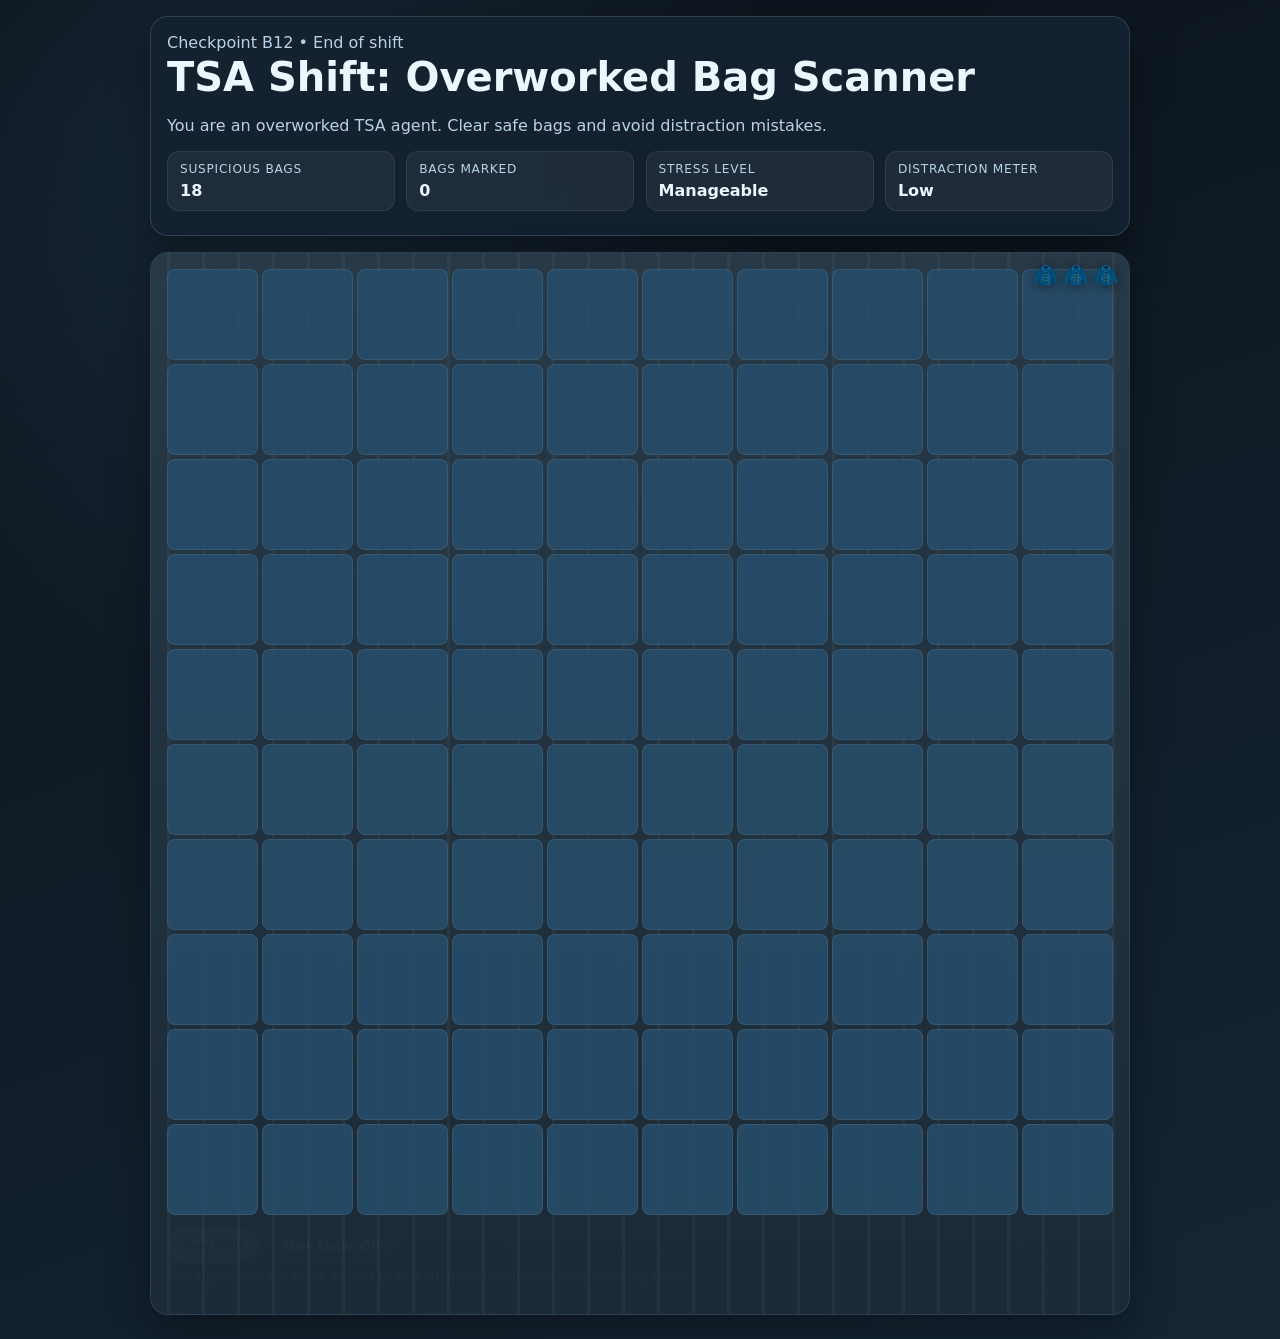
==== tsa-agent.html @ 75b7326e "Add TSA agent themed scanner game page" ====
<!DOCTYPE html>
<html lang="en">
  <head>
    <meta charset="UTF-8" />
    <meta name="viewport" content="width=device-width, initial-scale=1.0" />
    <title>TSA Shift: Bag Scanner</title>
    <style>
      :root {
        --bg: #0f1a24;
        --panel: rgba(20, 34, 48, 0.9);
        --panel-border: rgba(152, 196, 232, 0.2);
        --text: #ecf6ff;
        --muted: #b8d2e8;
        --accent: #64d4ff;
        --danger: #ff6d7c;
        --warn: #ffd166;
        --safe: #9ce39c;
      }

      * { box-sizing: border-box; }

      body {
        margin: 0;
        min-height: 100vh;
        color: var(--text);
        font-family: Inter, system-ui, -apple-system, sans-serif;
        background:
          radial-gradient(circle at 20% 12%, rgba(72, 116, 161, 0.2), transparent 35%),
          linear-gradient(160deg, #0a1118, #0f1a24 40%, #152635 100%);
      }

      .app {
        width: min(980px, calc(100% - 1.2rem));
        margin: 1rem auto 1.5rem;
        display: grid;
        gap: 1rem;
      }

      .card {
        background: var(--panel);
        border: 1px solid var(--panel-border);
        border-radius: 18px;
        padding: 1rem;
        box-shadow: 0 18px 40px rgba(0, 0, 0, 0.35);
      }

      h1 {
        margin: 0.1rem 0 0.5rem;
        font-size: clamp(1.7rem, 4.8vw, 2.5rem);
      }

      .muted { color: var(--muted); }

      .status-grid {
        display: grid;
        grid-template-columns: repeat(auto-fit, minmax(140px, 1fr));
        gap: 0.7rem;
        margin: 0.9rem 0 0.5rem;
      }

      .status {
        background: rgba(255,255,255,0.05);
        border: 1px solid rgba(255,255,255,0.08);
        border-radius: 12px;
        padding: 0.65rem 0.75rem;
      }

      .status label {
        display: block;
        font-size: 0.76rem;
        color: var(--muted);
        margin-bottom: 0.3rem;
        text-transform: uppercase;
        letter-spacing: 0.06em;
      }

      .scanner {
        position: relative;
        overflow: hidden;
      }

      .belt {
        position: absolute;
        inset: 0;
        background:
          repeating-linear-gradient(
            90deg,
            rgba(255,255,255,0.03) 0 16px,
            rgba(255,255,255,0.07) 16px 19px,
            rgba(255,255,255,0.03) 19px 35px
          ),
          linear-gradient(180deg, rgba(35, 54, 68, 0.85), rgba(20, 35, 47, 0.98));
        animation: beltMove 5.2s linear infinite;
      }

      @keyframes beltMove {
        from { background-position: 0 0; }
        to { background-position: -210px 0; }
      }

      .xray-grid {
        position: relative;
        z-index: 1;
        display: grid;
        grid-template-columns: repeat(10, 1fr);
        gap: 4px;
      }

      .tile {
        aspect-ratio: 1;
        border: 1px solid rgba(255,255,255,0.08);
        border-radius: 8px;
        background: rgba(39, 77, 106, 0.88);
        color: transparent;
        font-weight: 800;
        font-size: clamp(0.84rem, 2.5vw, 1rem);
        cursor: pointer;
      }

      .tile.revealed {
        background: rgba(202, 229, 246, 0.92);
        color: #12354b;
      }

      .tile.marked {
        background: linear-gradient(180deg, #ffe39a, #dfb34f);
        color: #503400;
      }

      .tile.alert {
        background: linear-gradient(180deg, #ff9ca7, var(--danger));
        color: #2b0910;
      }

      .tile.revealed[data-count="1"] { color: #1f65b2; }
      .tile.revealed[data-count="2"] { color: #0f7c43; }
      .tile.revealed[data-count="3"] { color: #b9412d; }
      .tile.revealed[data-count="4"] { color: #4f3ea7; }
      .tile.revealed[data-count="5"] { color: #82243f; }
      .tile.revealed[data-count="6"] { color: #0d7078; }
      .tile.revealed[data-count="7"] { color: #1b1f24; }
      .tile.revealed[data-count="8"] { color: #586068; }

      .ice-observers {
        position: absolute;
        right: 0.6rem;
        top: 0.6rem;
        z-index: 2;
        display: flex;
        gap: 0.25rem;
        pointer-events: none;
        font-size: 1.3rem;
        filter: drop-shadow(0 2px 6px rgba(0,0,0,0.45));
      }

      .ice-observers span {
        display: inline-block;
        animation: wobble 1.4s ease-in-out infinite;
      }

      .ice-observers span:nth-child(2) { animation-delay: 0.3s; }
      .ice-observers span:nth-child(3) { animation-delay: 0.6s; }

      @keyframes wobble {
        0%, 100% { transform: rotate(0deg) translateY(0); }
        50% { transform: rotate(8deg) translateY(-2px); }
      }

      .controls {
        display: flex;
        gap: 0.6rem;
        flex-wrap: wrap;
        margin-top: 0.75rem;
      }

      button.ctrl {
        border: 0;
        border-radius: 999px;
        padding: 0.65rem 0.95rem;
        font-weight: 700;
        cursor: pointer;
      }

      .primary { background: linear-gradient(120deg, var(--accent), #3ca5ff); color: #03111b; }
      .secondary { background: rgba(255,255,255,0.1); color: var(--text); }

      .footer-note {
        font-size: 0.86rem;
        color: var(--muted);
        margin-top: 0.3rem;
      }
    </style>
  </head>
  <body>
    <main class="app">
      <section class="card">
        <div class="muted">Checkpoint B12 • End of shift</div>
        <h1>TSA Shift: Overworked Bag Scanner</h1>
        <p id="message" class="muted">You are an overworked TSA agent. Clear safe bags, mark suspicious ones, and ignore the ICE agents distracting you near the scanner.</p>

        <div class="status-grid">
          <div class="status"><label>Suspicious bags</label><strong id="hazard-count">18</strong></div>
          <div class="status"><label>Bags marked</label><strong id="mark-count">0</strong></div>
          <div class="status"><label>Stress level</label><strong id="stress">Manageable</strong></div>
          <div class="status"><label>Distraction meter</label><strong id="distraction">Low</strong></div>
        </div>
      </section>

      <section class="card scanner">
        <div class="belt"></div>
        <div class="ice-observers" aria-hidden="true"><span>🧥</span><span>🧥</span><span>🧥</span></div>
        <div id="board" class="xray-grid" aria-label="Bag scanner grid"></div>

        <div class="controls">
          <button id="new-game" class="ctrl primary" type="button">New Shift</button>
          <button id="toggle-mark" class="ctrl secondary" type="button">Mark Mode: Off</button>
        </div>
        <p class="footer-note" id="status">Tip: right-click (or Mark Mode) to tag suspicious bags without opening them.</p>
      </section>
    </main>

    <script>
      const rows = 10;
      const cols = 10;
      const hazardsTotal = 18;

      const boardEl = document.getElementById('board');
      const messageEl = document.getElementById('message');
      const hazardCountEl = document.getElementById('hazard-count');
      const markCountEl = document.getElementById('mark-count');
      const stressEl = document.getElementById('stress');
      const distractionEl = document.getElementById('distraction');
      const statusEl = document.getElementById('status');
      const newGameBtn = document.getElementById('new-game');
      const toggleMarkBtn = document.getElementById('toggle-mark');

      let board = [];
      let revealedCount = 0;
      let marksPlaced = 0;
      let gameOver = false;
      let markMode = false;

      function initGame() {
        board = createBoard();
        revealedCount = 0;
        marksPlaced = 0;
        gameOver = false;
        markMode = false;

        hazardCountEl.textContent = hazardsTotal;
        markCountEl.textContent = marksPlaced;
        stressEl.textContent = 'Manageable';
        distractionEl.textContent = 'Low';
        toggleMarkBtn.textContent = 'Mark Mode: Off';
        messageEl.textContent = 'You are an overworked TSA agent. Clear safe bags and avoid distraction mistakes.';
        statusEl.textContent = 'Tip: right-click (or Mark Mode) to tag suspicious bags without opening them.';

        renderBoard();
      }

      function createBoard() {
        const grid = Array.from({ length: rows }, (_, row) =>
          Array.from({ length: cols }, (_, col) => ({ row, col, hazard: false, revealed: false, marked: false, count: 0 }))
        );

        let placed = 0;
        while (placed < hazardsTotal) {
          const row = Math.floor(Math.random() * rows);
          const col = Math.floor(Math.random() * cols);
          if (!grid[row][col].hazard) {
            grid[row][col].hazard = true;
            placed += 1;
          }
        }

        grid.flat().forEach((tile) => {
          tile.count = neighbors(tile.row, tile.col).filter(([r, c]) => grid[r][c].hazard).length;
        });

        return grid;
      }

      function neighbors(row, col) {
        const list = [];
        for (let dr = -1; dr <= 1; dr += 1) {
          for (let dc = -1; dc <= 1; dc += 1) {
            if (dr === 0 && dc === 0) continue;
            const nr = row + dr;
            const nc = col + dc;
            if (nr >= 0 && nr < rows && nc >= 0 && nc < cols) list.push([nr, nc]);
          }
        }
        return list;
      }

      function renderBoard() {
        boardEl.innerHTML = '';

        board.flat().forEach((tile) => {
          const button = document.createElement('button');
          button.className = 'tile';
          button.type = 'button';

          if (tile.revealed) {
            button.classList.add('revealed');
            if (tile.hazard) {
              button.classList.add('alert');
              button.textContent = '☠';
            } else if (tile.count > 0) {
              button.textContent = tile.count;
              button.dataset.count = tile.count;
            }
          } else if (tile.marked) {
            button.classList.add('marked');
            button.textContent = '⚑';
          }

          button.addEventListener('click', () => handleTile(tile.row, tile.col, markMode));
          button.addEventListener('contextmenu', (event) => {
            event.preventDefault();
            handleTile(tile.row, tile.col, true);
          });

          boardEl.appendChild(button);
        });
      }

      function handleTile(row, col, forceMark = false) {
        if (gameOver) return;
        const tile = board[row][col];
        if (tile.revealed) return;

        if (forceMark) {
          tile.marked = !tile.marked;
          marksPlaced += tile.marked ? 1 : -1;
          markCountEl.textContent = marksPlaced;
          distractionEl.textContent = marksPlaced > 6 ? 'Rising' : 'Low';
          statusEl.textContent = tile.marked
            ? 'Marked bag for secondary search.'
            : 'Mark removed. Keep the line moving.';
          renderBoard();
          return;
        }

        if (tile.marked) return;

        if (tile.hazard) {
          tile.revealed = true;
          gameOver = true;
          stressEl.textContent = 'Critical';
          distractionEl.textContent = 'Maxed';
          messageEl.textContent = 'You got distracted by nearby ICE chatter and missed a threat in the scanner.';
          statusEl.textContent = 'Shift failed. Reset and stay locked in.';
          revealAllHazards();
          renderBoard();
          return;
        }

        floodReveal(row, col);
        renderBoard();

        if (revealedCount === rows * cols - hazardsTotal) {
          gameOver = true;
          stressEl.textContent = 'Exhausted';
          distractionEl.textContent = 'Contained';
          messageEl.textContent = 'Shift complete: every safe bag cleared despite the distractions.';
          statusEl.textContent = 'Great work. You held the line and secured the checkpoint.';
        } else {
          stressEl.textContent = revealedCount > 45 ? 'High' : 'Manageable';
          messageEl.textContent = 'Keep scanning. Numbers show how many suspicious bags touch each cleared bag.';
        }
      }

      function floodReveal(startRow, startCol) {
        const stack = [[startRow, startCol]];
        while (stack.length) {
          const [row, col] = stack.pop();
          const tile = board[row][col];
          if (tile.revealed || tile.marked) continue;
          tile.revealed = true;
          revealedCount += 1;

          if (tile.count === 0) {
            neighbors(row, col).forEach(([nr, nc]) => {
              const next = board[nr][nc];
              if (!next.revealed && !next.hazard) stack.push([nr, nc]);
            });
          }
        }
      }

      function revealAllHazards() {
        board.flat().forEach((tile) => {
          if (tile.hazard) tile.revealed = true;
        });
      }

      newGameBtn.addEventListener('click', initGame);
      toggleMarkBtn.addEventListener('click', () => {
        markMode = !markMode;
        toggleMarkBtn.textContent = `Mark Mode: ${markMode ? 'On' : 'Off'}`;
      });

      initGame();
    </script>
  </body>
</html>
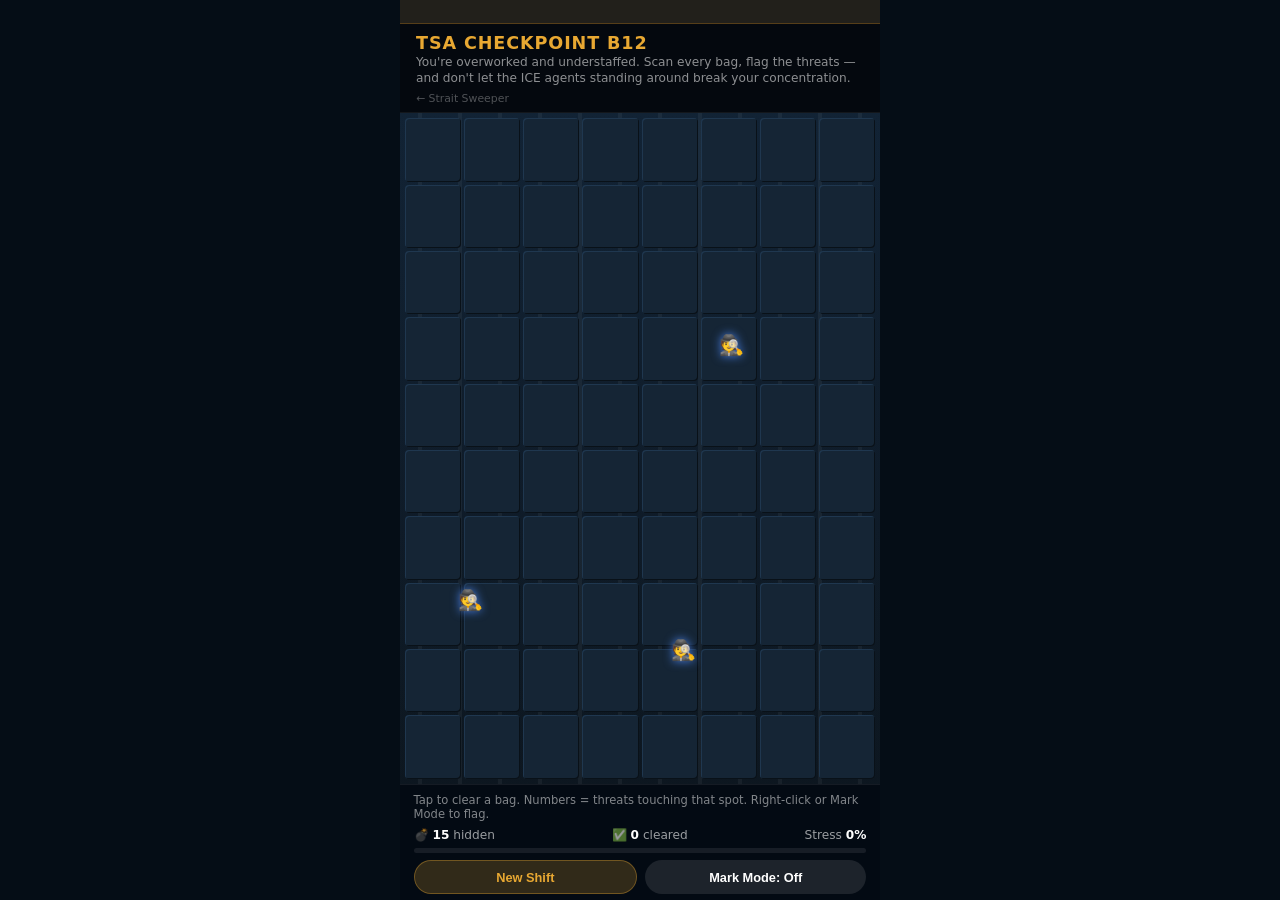
==== commit 029f412c: "Add TSA Checkpoint B12 game with active ICE agent distractions New minesweeper variant where ICE age" ====
--- a/tsa-agent.html
+++ b/tsa-agent.html
@@ -1,407 +1,656 @@
 <!DOCTYPE html>
 <html lang="en">
-  <head>
-    <meta charset="UTF-8" />
-    <meta name="viewport" content="width=device-width, initial-scale=1.0" />
-    <title>TSA Shift: Bag Scanner</title>
-    <style>
-      :root {
-        --bg: #0f1a24;
-        --panel: rgba(20, 34, 48, 0.9);
-        --panel-border: rgba(152, 196, 232, 0.2);
-        --text: #ecf6ff;
-        --muted: #b8d2e8;
-        --accent: #64d4ff;
-        --danger: #ff6d7c;
-        --warn: #ffd166;
-        --safe: #9ce39c;
+<head>
+  <meta charset="UTF-8" />
+  <meta name="viewport" content="width=device-width, initial-scale=1.0" />
+  <title>TSA Checkpoint B12</title>
+  <style>
+    :root {
+      font-family: Inter, ui-sans-serif, system-ui, -apple-system, BlinkMacSystemFont, sans-serif;
+    }
+
+    * { box-sizing: border-box; }
+
+    html { height: 100%; background: #050d16; }
+
+    body {
+      margin: 0;
+      height: 100dvh;
+      overflow: hidden;
+      display: flex;
+      justify-content: center;
+      background: #050d16;
+      color: white;
+    }
+
+    .phone {
+      width: 100%;
+      max-width: 480px;
+      height: 100dvh;
+      display: flex;
+      flex-direction: column;
+      overflow: hidden;
+      background: #08111c;
+    }
+
+    /* ── News ticker ── */
+    .ticker {
+      flex-shrink: 0;
+      overflow: hidden;
+      white-space: nowrap;
+      background: rgba(220, 140, 20, 0.12);
+      border-bottom: 1px solid rgba(220, 140, 20, 0.28);
+      padding: env(safe-area-inset-top, 0.2rem) 0 0.25rem;
+    }
+
+    .ticker-inner {
+      display: inline-block;
+      animation: ticker 50s linear infinite;
+      font-size: 0.68rem;
+      color: #d4921e;
+      letter-spacing: 0.025em;
+      padding-left: 100%;
+    }
+
+    @keyframes ticker {
+      from { transform: translateX(0); }
+      to   { transform: translateX(-100%); }
+    }
+
+    /* ── Header ── */
+    .game-header {
+      flex-shrink: 0;
+      padding: 0.55rem 1rem 0.4rem;
+      background: rgba(0, 0, 0, 0.5);
+      border-bottom: 1px solid rgba(255,255,255,0.06);
+    }
+
+    .game-header h1 {
+      margin: 0 0 0.15rem;
+      font-size: 1.1rem;
+      font-weight: 900;
+      letter-spacing: 0.05em;
+      color: #e8a832;
+    }
+
+    .game-header p {
+      margin: 0;
+      font-size: 0.76rem;
+      color: rgba(255,255,255,0.55);
+      line-height: 1.3;
+    }
+
+    .back-link {
+      display: inline-block;
+      margin-top: 0.2rem;
+      font-size: 0.68rem;
+      color: rgba(255,255,255,0.3);
+      text-decoration: none;
+    }
+
+    .back-link:hover { color: rgba(255,255,255,0.6); }
+
+    /* ── Scanner area ── */
+    .scanner-wrap {
+      flex: 1;
+      position: relative;
+      overflow: hidden;
+      transition: filter 0.4s ease;
+    }
+
+    .scanner-wrap.stressed     { filter: blur(0.5px); }
+    .scanner-wrap.very-stressed { filter: blur(1.5px) brightness(0.85); }
+
+    /* Moving belt */
+    .belt {
+      position: absolute;
+      inset: 0;
+      background:
+        repeating-linear-gradient(
+          90deg,
+          rgba(255,255,255,0.025) 0px 18px,
+          rgba(255,255,255,0.065) 18px 22px,
+          rgba(255,255,255,0.025) 22px 40px
+        ),
+        linear-gradient(180deg, #0c1e30, #07111b);
+      animation: belt 5s linear infinite;
+    }
+
+    @keyframes belt {
+      from { background-position: 0 0; }
+      to   { background-position: 200px 0; }
+    }
+
+    /* Board grid */
+    #board {
+      position: absolute;
+      inset: 0;
+      display: grid;
+      grid-template-columns: repeat(8, 1fr);
+      grid-template-rows: repeat(10, 1fr);
+      gap: 3px;
+      padding: 5px;
+      z-index: 2;
+    }
+
+    .tile {
+      border: none;
+      border-radius: 4px;
+      background: #152535;
+      box-shadow:
+        inset 1px 1px 0 rgba(80,140,200,0.18),
+        inset -1px -1px 0 rgba(0,0,0,0.55);
+      cursor: pointer;
+      color: transparent;
+      font-weight: 800;
+      font-size: clamp(10px, 2vw, 17px);
+      display: flex;
+      align-items: center;
+      justify-content: center;
+      touch-action: manipulation;
+      user-select: none;
+      transition: background 0.08s, transform 0.08s;
+      min-width: 0;
+      min-height: 0;
+    }
+
+    .tile:active { transform: scale(0.9); }
+
+    .tile.revealed {
+      background: #b87428;
+      box-shadow:
+        inset 0 0 8px rgba(255,180,60,0.25),
+        inset -1px -1px 0 rgba(0,0,0,0.4);
+      color: rgba(10,5,0,0.9);
+    }
+
+    .tile.threat {
+      background: #6e1010;
+      box-shadow: inset 0 0 10px rgba(200,30,30,0.4);
+      color: #ff8888;
+      font-size: clamp(12px, 2.5vw, 20px);
+    }
+
+    .tile.marked {
+      background: #14301a;
+      color: #55bb66;
+      box-shadow:
+        inset 1px 1px 0 rgba(60,160,80,0.2),
+        inset -1px -1px 0 rgba(0,0,0,0.4);
+    }
+
+    /* X-ray number palette */
+    .tile.revealed[data-n="1"] { color: #1a5fa8; }
+    .tile.revealed[data-n="2"] { color: #1a7040; }
+    .tile.revealed[data-n="3"] { color: #b53a22; }
+    .tile.revealed[data-n="4"] { color: #4e2ba8; }
+    .tile.revealed[data-n="5"] { color: #8c1a30; }
+    .tile.revealed[data-n="6"] { color: #0e6060; }
+    .tile.revealed[data-n="7"] { color: #101418; }
+    .tile.revealed[data-n="8"] { color: #3d4650; }
+
+    /* ── ICE agents overlay ── */
+    #agents {
+      position: absolute;
+      inset: 0;
+      z-index: 8;
+      pointer-events: none;
+    }
+
+    .ice-agent {
+      position: absolute;
+      width: 34px;
+      height: 34px;
+      display: flex;
+      align-items: center;
+      justify-content: center;
+      font-size: 20px;
+      transform: translate(-50%, -50%);
+      pointer-events: auto;
+      cursor: pointer;
+      z-index: 9;
+      user-select: none;
+      filter: drop-shadow(0 0 5px rgba(80,140,255,0.85));
+      transition: filter 0.15s;
+    }
+
+    .ice-agent:hover { filter: drop-shadow(0 0 9px rgba(80,160,255,1)); }
+
+    .ice-agent.shooing {
+      pointer-events: none;
+      filter: drop-shadow(0 0 3px rgba(80,140,255,0.3));
+    }
+
+    .speech-bubble {
+      position: absolute;
+      bottom: 110%;
+      left: 50%;
+      transform: translateX(-50%);
+      background: rgba(14, 40, 100, 0.95);
+      border: 1px solid rgba(80,140,255,0.45);
+      border-radius: 7px;
+      padding: 0.2rem 0.45rem;
+      font-size: 0.6rem;
+      white-space: nowrap;
+      pointer-events: none;
+      color: #99c0ff;
+      animation: bubbleFade 2s ease-out forwards;
+    }
+
+    @keyframes bubbleFade {
+      0%,45% { opacity: 1; transform: translateX(-50%) translateY(0); }
+      100%    { opacity: 0; transform: translateX(-50%) translateY(-6px); }
+    }
+
+    /* ── Footer HUD ── */
+    .game-footer {
+      flex-shrink: 0;
+      padding: 0.5rem 0.85rem calc(env(safe-area-inset-bottom, 0.4rem) + 0.35rem);
+      background: rgba(4, 10, 20, 0.95);
+      border-top: 1px solid rgba(255,255,255,0.07);
+    }
+
+    #hud-msg {
+      margin: 0 0 0.35rem;
+      font-size: 0.72rem;
+      color: rgba(255,255,255,0.5);
+      line-height: 1.3;
+      min-height: 1.7em;
+    }
+
+    .hud-row {
+      display: flex;
+      justify-content: space-between;
+      align-items: center;
+      font-size: 0.76rem;
+      color: rgba(255,255,255,0.6);
+      margin-bottom: 0.35rem;
+    }
+
+    .hud-row strong { color: white; }
+
+    .stress-track {
+      height: 5px;
+      background: rgba(255,255,255,0.08);
+      border-radius: 3px;
+      overflow: hidden;
+      margin-bottom: 0.45rem;
+    }
+
+    #stress-fill {
+      height: 100%;
+      width: 0%;
+      border-radius: 3px;
+      background: #4caf50;
+      transition: width 0.25s ease, background 0.25s ease;
+    }
+
+    .hud-controls {
+      display: flex;
+      gap: 0.5rem;
+    }
+
+    .hud-button {
+      flex: 1;
+      border: 0;
+      border-radius: 999px;
+      background: rgba(255,255,255,0.1);
+      color: white;
+      padding: 0.55rem 0.75rem;
+      font-size: 0.8rem;
+      font-weight: 700;
+      cursor: pointer;
+      touch-action: manipulation;
+    }
+
+    .hud-button.primary {
+      background: rgba(232, 168, 50, 0.2);
+      color: #e8a832;
+      border: 1px solid rgba(232, 168, 50, 0.35);
+    }
+  </style>
+</head>
+<body>
+<main class="phone">
+
+  <div class="ticker">
+    <span class="ticker-inner">
+      ⚡ ICE agents deployed to TSA checkpoints at 14 major airports &nbsp;·&nbsp;
+      TSA workforce down 11% — agents forced to cover double shifts &nbsp;·&nbsp;
+      REPORT: Screeners say ICE presence disrupts concentration mid-screening &nbsp;·&nbsp;
+      Wait times at domestic terminals up 40% this week &nbsp;·&nbsp;
+      TSA union calls ICE checkpoint operations "dangerous distraction" &nbsp;·&nbsp;
+      Homeland memo: TSA officers must "cooperate fully" with ICE queries &nbsp;·&nbsp;
+      Travelers advised: arrive 3+ hours early for any domestic flight &nbsp;·&nbsp;
+    </span>
+  </div>
+
+  <div class="game-header">
+    <h1>TSA CHECKPOINT B12</h1>
+    <p id="message">You're overworked and understaffed. Scan every bag, flag the threats — and don't let the ICE agents standing around break your concentration.</p>
+    <a class="back-link" href="index.html">← Strait Sweeper</a>
+  </div>
+
+  <div class="scanner-wrap" id="scanner-wrap">
+    <div class="belt"></div>
+    <div id="board" aria-label="Bag scanner grid"></div>
+    <div id="agents" aria-hidden="true"></div>
+  </div>
+
+  <div class="game-footer">
+    <p id="hud-msg">Tap to clear a bag. Numbers = threats touching that spot. Right-click or Mark Mode to flag.</p>
+    <div class="hud-row">
+      <span>💣 <strong id="threat-count">15</strong> hidden</span>
+      <span>✅ <strong id="clear-count">0</strong> cleared</span>
+      <span>Stress <strong id="stress-label">0%</strong></span>
+    </div>
+    <div class="stress-track"><div id="stress-fill"></div></div>
+    <div class="hud-controls">
+      <button id="new-game" class="hud-button primary" type="button">New Shift</button>
+      <button id="toggle-mark" class="hud-button" type="button">Mark Mode: Off</button>
+    </div>
+  </div>
+
+</main>
+<script>
+  const ROWS = 10, COLS = 8, THREATS = 15;
+  const ICE_COUNT = 3, ICE_SPEED = 0.045, TICK_MS = 50;
+  const COVER_RADIUS = 0.62;
+
+  const boardEl      = document.getElementById('board');
+  const agentsEl     = document.getElementById('agents');
+  const scannerWrap  = document.getElementById('scanner-wrap');
+  const messageEl    = document.getElementById('message');
+  const hudMsgEl     = document.getElementById('hud-msg');
+  const threatCountEl= document.getElementById('threat-count');
+  const clearCountEl = document.getElementById('clear-count');
+  const stressLabelEl= document.getElementById('stress-label');
+  const stressFillEl = document.getElementById('stress-fill');
+  const newGameBtn   = document.getElementById('new-game');
+  const toggleMarkBtn= document.getElementById('toggle-mark');
+
+  let board = [], revealedCount = 0, stress = 0;
+  let gameOver = false, markMode = false;
+  let agents = [], tickId = null;
+
+  const ICE_QUIPS = [
+    'Just doing my job.',
+    'Have you seen anyone suspicious?',
+    'Papers, please.',
+    'We\'re just observing.',
+    'Don\'t mind us.',
+    'Routine check.',
+    'We go where we\'re told.',
+    'Nothing to worry about.',
+    'Federal business.',
+  ];
+
+  // ── Board logic ─────────────────────────────────────────
+
+  function buildBoard() {
+    const g = Array.from({length: ROWS}, (_, r) =>
+      Array.from({length: COLS}, (_, c) =>
+        ({r, c, threat: false, revealed: false, marked: false, count: 0})
+      )
+    );
+    let placed = 0;
+    while (placed < THREATS) {
+      const r = Math.floor(Math.random() * ROWS);
+      const c = Math.floor(Math.random() * COLS);
+      if (!g[r][c].threat) { g[r][c].threat = true; placed++; }
+    }
+    g.flat().forEach(t => {
+      t.count = neighbors(t.r, t.c).filter(([nr,nc]) => g[nr][nc].threat).length;
+    });
+    return g;
+  }
+
+  function neighbors(r, c) {
+    const out = [];
+    for (let dr = -1; dr <= 1; dr++) for (let dc = -1; dc <= 1; dc++) {
+      if (!dr && !dc) continue;
+      const nr = r+dr, nc = c+dc;
+      if (nr >= 0 && nr < ROWS && nc >= 0 && nc < COLS) out.push([nr, nc]);
+    }
+    return out;
+  }
+
+  function renderBoard() {
+    boardEl.innerHTML = '';
+    board.flat().forEach(t => {
+      const btn = document.createElement('button');
+      btn.type = 'button';
+      btn.className = 'tile';
+      if (t.revealed) {
+        if (t.threat) {
+          btn.classList.add('threat');
+          btn.textContent = '💣';
+        } else {
+          btn.classList.add('revealed');
+          if (t.count > 0) { btn.textContent = t.count; btn.dataset.n = t.count; }
+        }
+      } else if (t.marked) {
+        btn.classList.add('marked');
+        btn.textContent = '⚑';
       }
-
-      * { box-sizing: border-box; }
-
-      body {
-        margin: 0;
-        min-height: 100vh;
-        color: var(--text);
-        font-family: Inter, system-ui, -apple-system, sans-serif;
-        background:
-          radial-gradient(circle at 20% 12%, rgba(72, 116, 161, 0.2), transparent 35%),
-          linear-gradient(160deg, #0a1118, #0f1a24 40%, #152635 100%);
+      btn.addEventListener('click', () => handleTile(t.r, t.c, markMode));
+      btn.addEventListener('contextmenu', e => { e.preventDefault(); handleTile(t.r, t.c, true); });
+      boardEl.appendChild(btn);
+    });
+  }
+
+  function floodReveal(sr, sc) {
+    const stack = [[sr, sc]];
+    while (stack.length) {
+      const [r, c] = stack.pop();
+      const t = board[r][c];
+      if (t.revealed || t.marked) continue;
+      t.revealed = true;
+      revealedCount++;
+      if (t.count === 0)
+        neighbors(r, c).forEach(([nr,nc]) => {
+          if (!board[nr][nc].revealed && !board[nr][nc].threat) stack.push([nr,nc]);
+        });
+    }
+  }
+
+  function exposeThreats() {
+    board.flat().forEach(t => { if (t.threat) t.revealed = true; });
+  }
+
+  function handleTile(r, c, flag) {
+    if (gameOver) return;
+    const t = board[r][c];
+    if (t.revealed) return;
+
+    if (flag) {
+      t.marked = !t.marked;
+      renderBoard();
+      return;
+    }
+
+    if (t.marked) return;
+
+    // ICE distraction: agent is standing on this tile
+    if (agentCovers(r, c)) {
+      addStress(10);
+      messageEl.textContent = 'An ICE agent is blocking the scanner! You lost your focus.';
+      hudMsgEl.textContent = 'Click the glowing agent to shoo them away first.';
+      return;
+    }
+
+    if (t.threat) {
+      t.revealed = true;
+      addStress(25);
+      gameOver = true;
+      stopTick();
+      exposeThreats();
+      renderBoard();
+      messageEl.textContent = 'Threat in the scanner — you missed it. The ICE chatter had you off your game.';
+      hudMsgEl.textContent = 'Checkpoint compromised. Security incident report filed.';
+      return;
+    }
+
+    floodReveal(r, c);
+    renderBoard();
+    clearCountEl.textContent = revealedCount;
+
+    if (revealedCount >= ROWS * COLS - THREATS) {
+      gameOver = true;
+      stopTick();
+      messageEl.textContent = 'Every bag cleared. You held your focus despite everything they threw at you.';
+      hudMsgEl.textContent = 'Shift complete. The union rep is on the way.';
+    }
+  }
+
+  // ── Stress ──────────────────────────────────────────────
+
+  function addStress(n) {
+    stress = Math.min(100, stress + n);
+    renderStress();
+    if (stress >= 100 && !gameOver) burnout();
+  }
+
+  function renderStress() {
+    stressLabelEl.textContent = stress + '%';
+    stressFillEl.style.width = stress + '%';
+    stressFillEl.style.background =
+      stress < 40 ? '#4caf50' : stress < 70 ? '#ff9800' : '#f44336';
+    if (stress < 40) {
+      scannerWrap.classList.remove('stressed','very-stressed');
+    } else if (stress < 70) {
+      scannerWrap.classList.add('stressed');
+      scannerWrap.classList.remove('very-stressed');
+    } else {
+      scannerWrap.classList.remove('stressed');
+      scannerWrap.classList.add('very-stressed');
+    }
+  }
+
+  function burnout() {
+    gameOver = true;
+    stopTick();
+    exposeThreats();
+    renderBoard();
+    messageEl.textContent = 'You blacked out from exhaustion. The ICE agents finally broke you.';
+    hudMsgEl.textContent = 'Shift over. The line backed up to Terminal C.';
+  }
+
+  // ── ICE agents ───────────────────────────────────────────
+
+  function agentCovers(r, c) {
+    return agents.some(a => !a.shooing && Math.hypot(a.x - c, a.y - r) < COVER_RADIUS);
+  }
+
+  function spawnAgents() {
+    agentsEl.innerHTML = '';
+    agents = [];
+    for (let i = 0; i < ICE_COUNT; i++) {
+      const a = {
+        x:  Math.random() * (COLS - 1),
+        y:  Math.random() * (ROWS - 1),
+        tx: Math.random() * (COLS - 1),
+        ty: Math.random() * (ROWS - 1),
+        shooing: false,
+        el: null,
+      };
+      const el = document.createElement('div');
+      el.className = 'ice-agent';
+      el.textContent = '🕵️';
+      el.addEventListener('click', e => { e.stopPropagation(); shoo(a); });
+      agentsEl.appendChild(el);
+      a.el = el;
+      agents.push(a);
+    }
+  }
+
+  function shoo(a) {
+    if (a.shooing || gameOver) return;
+    a.shooing = true;
+    a.el.classList.add('shooing');
+    addStress(4);
+
+    const bubble = document.createElement('div');
+    bubble.className = 'speech-bubble';
+    bubble.textContent = ICE_QUIPS[Math.floor(Math.random() * ICE_QUIPS.length)];
+    a.el.appendChild(bubble);
+
+    // Walk off the right edge
+    a.tx = COLS + 3;
+    a.ty = a.y;
+
+    setTimeout(() => {
+      bubble.remove();
+      // Re-enter from the left
+      a.x = -2;
+      a.y = 0.5 + Math.random() * (ROWS - 1);
+      a.tx = 1 + Math.random() * (COLS - 2);
+      a.ty = 0.5 + Math.random() * (ROWS - 1);
+      a.shooing = false;
+      a.el.classList.remove('shooing');
+    }, 2400);
+  }
+
+  function tickAgents() {
+    const bRect = boardEl.getBoundingClientRect();
+    const sRect = scannerWrap.getBoundingClientRect();
+    if (!bRect.width) return;
+
+    const offX = bRect.left - sRect.left;
+    const offY = bRect.top  - sRect.top;
+
+    agents.forEach(a => {
+      const dx = a.tx - a.x, dy = a.ty - a.y;
+      const dist = Math.hypot(dx, dy);
+      if (dist < 0.12) {
+        a.tx = 0.3 + Math.random() * (COLS - 0.6);
+        a.ty = 0.3 + Math.random() * (ROWS - 0.6);
+      } else {
+        const spd = a.shooing ? ICE_SPEED * 4 : ICE_SPEED;
+        a.x += (dx / dist) * spd;
+        a.y += (dy / dist) * spd;
       }
 
-      .app {
-        width: min(980px, calc(100% - 1.2rem));
-        margin: 1rem auto 1.5rem;
-        display: grid;
-        gap: 1rem;
-      }
-
-      .card {
-        background: var(--panel);
-        border: 1px solid var(--panel-border);
-        border-radius: 18px;
-        padding: 1rem;
-        box-shadow: 0 18px 40px rgba(0, 0, 0, 0.35);
-      }
-
-      h1 {
-        margin: 0.1rem 0 0.5rem;
-        font-size: clamp(1.7rem, 4.8vw, 2.5rem);
-      }
-
-      .muted { color: var(--muted); }
-
-      .status-grid {
-        display: grid;
-        grid-template-columns: repeat(auto-fit, minmax(140px, 1fr));
-        gap: 0.7rem;
-        margin: 0.9rem 0 0.5rem;
-      }
-
-      .status {
-        background: rgba(255,255,255,0.05);
-        border: 1px solid rgba(255,255,255,0.08);
-        border-radius: 12px;
-        padding: 0.65rem 0.75rem;
-      }
-
-      .status label {
-        display: block;
-        font-size: 0.76rem;
-        color: var(--muted);
-        margin-bottom: 0.3rem;
-        text-transform: uppercase;
-        letter-spacing: 0.06em;
-      }
-
-      .scanner {
-        position: relative;
-        overflow: hidden;
-      }
-
-      .belt {
-        position: absolute;
-        inset: 0;
-        background:
-          repeating-linear-gradient(
-            90deg,
-            rgba(255,255,255,0.03) 0 16px,
-            rgba(255,255,255,0.07) 16px 19px,
-            rgba(255,255,255,0.03) 19px 35px
-          ),
-          linear-gradient(180deg, rgba(35, 54, 68, 0.85), rgba(20, 35, 47, 0.98));
-        animation: beltMove 5.2s linear infinite;
-      }
-
-      @keyframes beltMove {
-        from { background-position: 0 0; }
-        to { background-position: -210px 0; }
-      }
-
-      .xray-grid {
-        position: relative;
-        z-index: 1;
-        display: grid;
-        grid-template-columns: repeat(10, 1fr);
-        gap: 4px;
-      }
-
-      .tile {
-        aspect-ratio: 1;
-        border: 1px solid rgba(255,255,255,0.08);
-        border-radius: 8px;
-        background: rgba(39, 77, 106, 0.88);
-        color: transparent;
-        font-weight: 800;
-        font-size: clamp(0.84rem, 2.5vw, 1rem);
-        cursor: pointer;
-      }
-
-      .tile.revealed {
-        background: rgba(202, 229, 246, 0.92);
-        color: #12354b;
-      }
-
-      .tile.marked {
-        background: linear-gradient(180deg, #ffe39a, #dfb34f);
-        color: #503400;
-      }
-
-      .tile.alert {
-        background: linear-gradient(180deg, #ff9ca7, var(--danger));
-        color: #2b0910;
-      }
-
-      .tile.revealed[data-count="1"] { color: #1f65b2; }
-      .tile.revealed[data-count="2"] { color: #0f7c43; }
-      .tile.revealed[data-count="3"] { color: #b9412d; }
-      .tile.revealed[data-count="4"] { color: #4f3ea7; }
-      .tile.revealed[data-count="5"] { color: #82243f; }
-      .tile.revealed[data-count="6"] { color: #0d7078; }
-      .tile.revealed[data-count="7"] { color: #1b1f24; }
-      .tile.revealed[data-count="8"] { color: #586068; }
-
-      .ice-observers {
-        position: absolute;
-        right: 0.6rem;
-        top: 0.6rem;
-        z-index: 2;
-        display: flex;
-        gap: 0.25rem;
-        pointer-events: none;
-        font-size: 1.3rem;
-        filter: drop-shadow(0 2px 6px rgba(0,0,0,0.45));
-      }
-
-      .ice-observers span {
-        display: inline-block;
-        animation: wobble 1.4s ease-in-out infinite;
-      }
-
-      .ice-observers span:nth-child(2) { animation-delay: 0.3s; }
-      .ice-observers span:nth-child(3) { animation-delay: 0.6s; }
-
-      @keyframes wobble {
-        0%, 100% { transform: rotate(0deg) translateY(0); }
-        50% { transform: rotate(8deg) translateY(-2px); }
-      }
-
-      .controls {
-        display: flex;
-        gap: 0.6rem;
-        flex-wrap: wrap;
-        margin-top: 0.75rem;
-      }
-
-      button.ctrl {
-        border: 0;
-        border-radius: 999px;
-        padding: 0.65rem 0.95rem;
-        font-weight: 700;
-        cursor: pointer;
-      }
-
-      .primary { background: linear-gradient(120deg, var(--accent), #3ca5ff); color: #03111b; }
-      .secondary { background: rgba(255,255,255,0.1); color: var(--text); }
-
-      .footer-note {
-        font-size: 0.86rem;
-        color: var(--muted);
-        margin-top: 0.3rem;
-      }
-    </style>
-  </head>
-  <body>
-    <main class="app">
-      <section class="card">
-        <div class="muted">Checkpoint B12 • End of shift</div>
-        <h1>TSA Shift: Overworked Bag Scanner</h1>
-        <p id="message" class="muted">You are an overworked TSA agent. Clear safe bags, mark suspicious ones, and ignore the ICE agents distracting you near the scanner.</p>
-
-        <div class="status-grid">
-          <div class="status"><label>Suspicious bags</label><strong id="hazard-count">18</strong></div>
-          <div class="status"><label>Bags marked</label><strong id="mark-count">0</strong></div>
-          <div class="status"><label>Stress level</label><strong id="stress">Manageable</strong></div>
-          <div class="status"><label>Distraction meter</label><strong id="distraction">Low</strong></div>
-        </div>
-      </section>
-
-      <section class="card scanner">
-        <div class="belt"></div>
-        <div class="ice-observers" aria-hidden="true"><span>🧥</span><span>🧥</span><span>🧥</span></div>
-        <div id="board" class="xray-grid" aria-label="Bag scanner grid"></div>
-
-        <div class="controls">
-          <button id="new-game" class="ctrl primary" type="button">New Shift</button>
-          <button id="toggle-mark" class="ctrl secondary" type="button">Mark Mode: Off</button>
-        </div>
-        <p class="footer-note" id="status">Tip: right-click (or Mark Mode) to tag suspicious bags without opening them.</p>
-      </section>
-    </main>
-
-    <script>
-      const rows = 10;
-      const cols = 10;
-      const hazardsTotal = 18;
-
-      const boardEl = document.getElementById('board');
-      const messageEl = document.getElementById('message');
-      const hazardCountEl = document.getElementById('hazard-count');
-      const markCountEl = document.getElementById('mark-count');
-      const stressEl = document.getElementById('stress');
-      const distractionEl = document.getElementById('distraction');
-      const statusEl = document.getElementById('status');
-      const newGameBtn = document.getElementById('new-game');
-      const toggleMarkBtn = document.getElementById('toggle-mark');
-
-      let board = [];
-      let revealedCount = 0;
-      let marksPlaced = 0;
-      let gameOver = false;
-      let markMode = false;
-
-      function initGame() {
-        board = createBoard();
-        revealedCount = 0;
-        marksPlaced = 0;
-        gameOver = false;
-        markMode = false;
-
-        hazardCountEl.textContent = hazardsTotal;
-        markCountEl.textContent = marksPlaced;
-        stressEl.textContent = 'Manageable';
-        distractionEl.textContent = 'Low';
-        toggleMarkBtn.textContent = 'Mark Mode: Off';
-        messageEl.textContent = 'You are an overworked TSA agent. Clear safe bags and avoid distraction mistakes.';
-        statusEl.textContent = 'Tip: right-click (or Mark Mode) to tag suspicious bags without opening them.';
-
-        renderBoard();
-      }
-
-      function createBoard() {
-        const grid = Array.from({ length: rows }, (_, row) =>
-          Array.from({ length: cols }, (_, col) => ({ row, col, hazard: false, revealed: false, marked: false, count: 0 }))
-        );
-
-        let placed = 0;
-        while (placed < hazardsTotal) {
-          const row = Math.floor(Math.random() * rows);
-          const col = Math.floor(Math.random() * cols);
-          if (!grid[row][col].hazard) {
-            grid[row][col].hazard = true;
-            placed += 1;
-          }
-        }
-
-        grid.flat().forEach((tile) => {
-          tile.count = neighbors(tile.row, tile.col).filter(([r, c]) => grid[r][c].hazard).length;
-        });
-
-        return grid;
-      }
-
-      function neighbors(row, col) {
-        const list = [];
-        for (let dr = -1; dr <= 1; dr += 1) {
-          for (let dc = -1; dc <= 1; dc += 1) {
-            if (dr === 0 && dc === 0) continue;
-            const nr = row + dr;
-            const nc = col + dc;
-            if (nr >= 0 && nr < rows && nc >= 0 && nc < cols) list.push([nr, nc]);
-          }
-        }
-        return list;
-      }
-
-      function renderBoard() {
-        boardEl.innerHTML = '';
-
-        board.flat().forEach((tile) => {
-          const button = document.createElement('button');
-          button.className = 'tile';
-          button.type = 'button';
-
-          if (tile.revealed) {
-            button.classList.add('revealed');
-            if (tile.hazard) {
-              button.classList.add('alert');
-              button.textContent = '☠';
-            } else if (tile.count > 0) {
-              button.textContent = tile.count;
-              button.dataset.count = tile.count;
-            }
-          } else if (tile.marked) {
-            button.classList.add('marked');
-            button.textContent = '⚑';
-          }
-
-          button.addEventListener('click', () => handleTile(tile.row, tile.col, markMode));
-          button.addEventListener('contextmenu', (event) => {
-            event.preventDefault();
-            handleTile(tile.row, tile.col, true);
-          });
-
-          boardEl.appendChild(button);
-        });
-      }
-
-      function handleTile(row, col, forceMark = false) {
-        if (gameOver) return;
-        const tile = board[row][col];
-        if (tile.revealed) return;
-
-        if (forceMark) {
-          tile.marked = !tile.marked;
-          marksPlaced += tile.marked ? 1 : -1;
-          markCountEl.textContent = marksPlaced;
-          distractionEl.textContent = marksPlaced > 6 ? 'Rising' : 'Low';
-          statusEl.textContent = tile.marked
-            ? 'Marked bag for secondary search.'
-            : 'Mark removed. Keep the line moving.';
-          renderBoard();
-          return;
-        }
-
-        if (tile.marked) return;
-
-        if (tile.hazard) {
-          tile.revealed = true;
-          gameOver = true;
-          stressEl.textContent = 'Critical';
-          distractionEl.textContent = 'Maxed';
-          messageEl.textContent = 'You got distracted by nearby ICE chatter and missed a threat in the scanner.';
-          statusEl.textContent = 'Shift failed. Reset and stay locked in.';
-          revealAllHazards();
-          renderBoard();
-          return;
-        }
-
-        floodReveal(row, col);
-        renderBoard();
-
-        if (revealedCount === rows * cols - hazardsTotal) {
-          gameOver = true;
-          stressEl.textContent = 'Exhausted';
-          distractionEl.textContent = 'Contained';
-          messageEl.textContent = 'Shift complete: every safe bag cleared despite the distractions.';
-          statusEl.textContent = 'Great work. You held the line and secured the checkpoint.';
-        } else {
-          stressEl.textContent = revealedCount > 45 ? 'High' : 'Manageable';
-          messageEl.textContent = 'Keep scanning. Numbers show how many suspicious bags touch each cleared bag.';
-        }
-      }
-
-      function floodReveal(startRow, startCol) {
-        const stack = [[startRow, startCol]];
-        while (stack.length) {
-          const [row, col] = stack.pop();
-          const tile = board[row][col];
-          if (tile.revealed || tile.marked) continue;
-          tile.revealed = true;
-          revealedCount += 1;
-
-          if (tile.count === 0) {
-            neighbors(row, col).forEach(([nr, nc]) => {
-              const next = board[nr][nc];
-              if (!next.revealed && !next.hazard) stack.push([nr, nc]);
-            });
-          }
-        }
-      }
-
-      function revealAllHazards() {
-        board.flat().forEach((tile) => {
-          if (tile.hazard) tile.revealed = true;
-        });
-      }
-
-      newGameBtn.addEventListener('click', initGame);
-      toggleMarkBtn.addEventListener('click', () => {
-        markMode = !markMode;
-        toggleMarkBtn.textContent = `Mark Mode: ${markMode ? 'On' : 'Off'}`;
-      });
-
-      initGame();
-    </script>
-  </body>
+      // Convert grid coords to px within scanner-wrap
+      const px = offX + bRect.width  * ((a.x + 0.5) / COLS);
+      const py = offY + bRect.height * ((a.y + 0.5) / ROWS);
+      a.el.style.left = px + 'px';
+      a.el.style.top  = py + 'px';
+    });
+  }
+
+  function startTick() { stopTick(); tickId = setInterval(tickAgents, TICK_MS); }
+  function stopTick()  { clearInterval(tickId); tickId = null; }
+
+  // ── Init ─────────────────────────────────────────────────
+
+  function initGame() {
+    stopTick();
+    board = buildBoard();
+    revealedCount = 0;
+    stress = 0;
+    gameOver = false;
+    markMode = false;
+
+    toggleMarkBtn.textContent = 'Mark Mode: Off';
+    threatCountEl.textContent = THREATS;
+    clearCountEl.textContent  = 0;
+    messageEl.textContent = 'You\'re overworked and understaffed. Scan every bag, flag the threats — and don\'t let the ICE agents standing around break your concentration.';
+    hudMsgEl.textContent  = 'Tap to clear a bag. Numbers = threats touching that spot. Right-click or Mark Mode to flag.';
+
+    renderStress();
+    renderBoard();
+    spawnAgents();
+    startTick();
+  }
+
+  newGameBtn.addEventListener('click', initGame);
+  toggleMarkBtn.addEventListener('click', () => {
+    markMode = !markMode;
+    toggleMarkBtn.textContent = 'Mark Mode: ' + (markMode ? 'On' : 'Off');
+  });
+
+  initGame();
+</script>
+</body>
 </html>
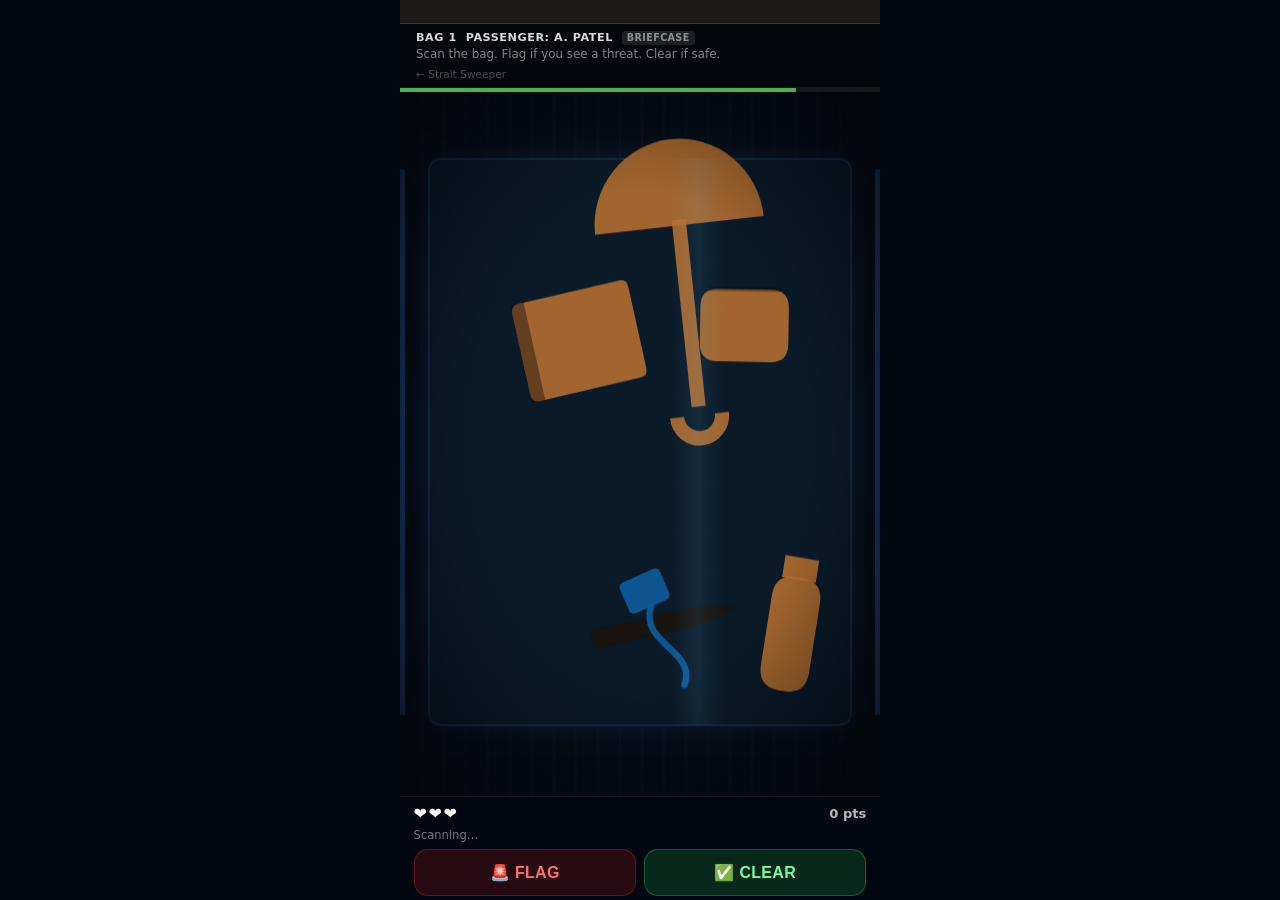
==== commit 1b91d72d: "Replace minesweeper TSA game with real X-ray scanner game Complete rewrite of tsa-agent.html. Player" ====
--- a/tsa-agent.html
+++ b/tsa-agent.html
@@ -8,649 +8,587 @@
     :root {
       font-family: Inter, ui-sans-serif, system-ui, -apple-system, BlinkMacSystemFont, sans-serif;
     }
-
     * { box-sizing: border-box; }
-
-    html { height: 100%; background: #050d16; }
-
+    html { height: 100%; background: #030810; }
     body {
-      margin: 0;
-      height: 100dvh;
-      overflow: hidden;
-      display: flex;
-      justify-content: center;
-      background: #050d16;
-      color: white;
-    }
-
+      margin: 0; height: 100dvh; overflow: hidden;
+      display: flex; justify-content: center;
+      background: #030810; color: white;
+    }
     .phone {
-      width: 100%;
-      max-width: 480px;
-      height: 100dvh;
-      display: flex;
-      flex-direction: column;
-      overflow: hidden;
-      background: #08111c;
-    }
-
-    /* ── News ticker ── */
+      position: relative;
+      width: 100%; max-width: 480px; height: 100dvh;
+      display: flex; flex-direction: column; overflow: hidden;
+      background: #060d18;
+    }
+
+    /* ── Ticker ── */
     .ticker {
-      flex-shrink: 0;
-      overflow: hidden;
-      white-space: nowrap;
-      background: rgba(220, 140, 20, 0.12);
-      border-bottom: 1px solid rgba(220, 140, 20, 0.28);
-      padding: env(safe-area-inset-top, 0.2rem) 0 0.25rem;
-    }
-
+      flex-shrink: 0; overflow: hidden; white-space: nowrap;
+      background: rgba(200,120,20,.12);
+      border-bottom: 1px solid rgba(200,120,20,.25);
+      padding: env(safe-area-inset-top,.2rem) 0 .25rem;
+    }
     .ticker-inner {
       display: inline-block;
-      animation: ticker 50s linear infinite;
-      font-size: 0.68rem;
-      color: #d4921e;
-      letter-spacing: 0.025em;
-      padding-left: 100%;
-    }
-
-    @keyframes ticker {
-      from { transform: translateX(0); }
-      to   { transform: translateX(-100%); }
-    }
+      animation: tickMove 52s linear infinite;
+      font-size: .68rem; color: #c87818; padding-left: 100%;
+    }
+    @keyframes tickMove { from{transform:translateX(0)} to{transform:translateX(-100%)} }
 
     /* ── Header ── */
     .game-header {
-      flex-shrink: 0;
-      padding: 0.55rem 1rem 0.4rem;
-      background: rgba(0, 0, 0, 0.5);
-      border-bottom: 1px solid rgba(255,255,255,0.06);
-    }
-
-    .game-header h1 {
-      margin: 0 0 0.15rem;
-      font-size: 1.1rem;
-      font-weight: 900;
-      letter-spacing: 0.05em;
-      color: #e8a832;
-    }
-
-    .game-header p {
-      margin: 0;
-      font-size: 0.76rem;
-      color: rgba(255,255,255,0.55);
-      line-height: 1.3;
-    }
-
+      flex-shrink: 0; padding: .45rem 1rem .35rem;
+      background: rgba(0,0,0,.55);
+      border-bottom: 1px solid rgba(255,255,255,.06);
+    }
+    .pax-row {
+      display: flex; align-items: center; gap: .55rem;
+      font-size: .7rem; font-weight: 700; letter-spacing: .05em;
+      color: rgba(255,255,255,.85); margin-bottom: .15rem;
+    }
+    .pax-badge {
+      background: rgba(255,255,255,.1); border-radius: 4px;
+      padding: .08rem .32rem; font-size: .6rem;
+      letter-spacing: .04em; color: rgba(255,255,255,.5);
+    }
+    #hdr-msg {
+      margin: 0; font-size: .74rem;
+      color: rgba(255,255,255,.5); line-height: 1.3;
+    }
     .back-link {
-      display: inline-block;
-      margin-top: 0.2rem;
-      font-size: 0.68rem;
-      color: rgba(255,255,255,0.3);
-      text-decoration: none;
-    }
-
-    .back-link:hover { color: rgba(255,255,255,0.6); }
-
-    /* ── Scanner area ── */
+      display: inline-block; margin-top: .15rem;
+      font-size: .66rem; color: rgba(255,255,255,.28); text-decoration: none;
+    }
+
+    /* ── Scanner ── */
     .scanner-wrap {
-      flex: 1;
-      position: relative;
-      overflow: hidden;
-      transition: filter 0.4s ease;
-    }
-
-    .scanner-wrap.stressed     { filter: blur(0.5px); }
-    .scanner-wrap.very-stressed { filter: blur(1.5px) brightness(0.85); }
-
-    /* Moving belt */
-    .belt {
-      position: absolute;
-      inset: 0;
-      background:
-        repeating-linear-gradient(
-          90deg,
-          rgba(255,255,255,0.025) 0px 18px,
-          rgba(255,255,255,0.065) 18px 22px,
-          rgba(255,255,255,0.025) 22px 40px
-        ),
-        linear-gradient(180deg, #0c1e30, #07111b);
-      animation: belt 5s linear infinite;
-    }
-
-    @keyframes belt {
-      from { background-position: 0 0; }
-      to   { background-position: 200px 0; }
-    }
-
-    /* Board grid */
-    #board {
-      position: absolute;
-      inset: 0;
-      display: grid;
-      grid-template-columns: repeat(8, 1fr);
-      grid-template-rows: repeat(10, 1fr);
-      gap: 3px;
-      padding: 5px;
-      z-index: 2;
-    }
-
-    .tile {
-      border: none;
-      border-radius: 4px;
-      background: #152535;
-      box-shadow:
-        inset 1px 1px 0 rgba(80,140,200,0.18),
-        inset -1px -1px 0 rgba(0,0,0,0.55);
-      cursor: pointer;
-      color: transparent;
-      font-weight: 800;
-      font-size: clamp(10px, 2vw, 17px);
-      display: flex;
-      align-items: center;
-      justify-content: center;
-      touch-action: manipulation;
-      user-select: none;
-      transition: background 0.08s, transform 0.08s;
-      min-width: 0;
-      min-height: 0;
-    }
-
-    .tile:active { transform: scale(0.9); }
-
-    .tile.revealed {
-      background: #b87428;
-      box-shadow:
-        inset 0 0 8px rgba(255,180,60,0.25),
-        inset -1px -1px 0 rgba(0,0,0,0.4);
-      color: rgba(10,5,0,0.9);
-    }
-
-    .tile.threat {
-      background: #6e1010;
-      box-shadow: inset 0 0 10px rgba(200,30,30,0.4);
-      color: #ff8888;
-      font-size: clamp(12px, 2.5vw, 20px);
-    }
-
-    .tile.marked {
-      background: #14301a;
-      color: #55bb66;
-      box-shadow:
-        inset 1px 1px 0 rgba(60,160,80,0.2),
-        inset -1px -1px 0 rgba(0,0,0,0.4);
-    }
-
-    /* X-ray number palette */
-    .tile.revealed[data-n="1"] { color: #1a5fa8; }
-    .tile.revealed[data-n="2"] { color: #1a7040; }
-    .tile.revealed[data-n="3"] { color: #b53a22; }
-    .tile.revealed[data-n="4"] { color: #4e2ba8; }
-    .tile.revealed[data-n="5"] { color: #8c1a30; }
-    .tile.revealed[data-n="6"] { color: #0e6060; }
-    .tile.revealed[data-n="7"] { color: #101418; }
-    .tile.revealed[data-n="8"] { color: #3d4650; }
-
-    /* ── ICE agents overlay ── */
-    #agents {
-      position: absolute;
-      inset: 0;
-      z-index: 8;
-      pointer-events: none;
-    }
-
-    .ice-agent {
-      position: absolute;
-      width: 34px;
-      height: 34px;
-      display: flex;
-      align-items: center;
-      justify-content: center;
-      font-size: 20px;
-      transform: translate(-50%, -50%);
-      pointer-events: auto;
-      cursor: pointer;
-      z-index: 9;
-      user-select: none;
-      filter: drop-shadow(0 0 5px rgba(80,140,255,0.85));
-      transition: filter 0.15s;
-    }
-
-    .ice-agent:hover { filter: drop-shadow(0 0 9px rgba(80,160,255,1)); }
-
-    .ice-agent.shooing {
-      pointer-events: none;
-      filter: drop-shadow(0 0 3px rgba(80,140,255,0.3));
-    }
-
-    .speech-bubble {
-      position: absolute;
-      bottom: 110%;
-      left: 50%;
-      transform: translateX(-50%);
-      background: rgba(14, 40, 100, 0.95);
-      border: 1px solid rgba(80,140,255,0.45);
-      border-radius: 7px;
-      padding: 0.2rem 0.45rem;
-      font-size: 0.6rem;
-      white-space: nowrap;
-      pointer-events: none;
-      color: #99c0ff;
-      animation: bubbleFade 2s ease-out forwards;
-    }
-
-    @keyframes bubbleFade {
-      0%,45% { opacity: 1; transform: translateX(-50%) translateY(0); }
-      100%    { opacity: 0; transform: translateX(-50%) translateY(-6px); }
-    }
-
-    /* ── Footer HUD ── */
+      flex: 1; position: relative; overflow: hidden; background: #060d18;
+    }
+    .timer-track {
+      position: absolute; top: 0; left: 0; right: 0;
+      height: 4px; background: rgba(255,255,255,.07); z-index: 10;
+    }
+    #timer-fill {
+      height: 100%; width: 100%;
+      background: #4caf50; transform-origin: left; will-change: transform;
+    }
+    .xray-vignette {
+      position: absolute; inset: 0; pointer-events: none; z-index: 3;
+      background: radial-gradient(ellipse at center, transparent 50%, rgba(0,0,0,.65) 100%);
+    }
+    #xray { position: absolute; inset: 0; width: 100%; height: 100%; z-index: 1; }
+
+    /* ICE agents */
+    #ice-layer { position: absolute; inset: 0; z-index: 6; pointer-events: none; overflow: hidden; }
+    .ice-walker {
+      position: absolute; font-size: 2.6rem; pointer-events: auto; cursor: pointer;
+      filter: drop-shadow(0 0 10px rgba(80,150,255,.85));
+      user-select: none; transform: translateY(-50%);
+    }
+    .ice-walker.go-right { animation: walkR 5s linear forwards; }
+    .ice-walker.go-left  { animation: walkL 5s linear forwards; }
+    @keyframes walkR { from{left:-70px} to{left:110%} }
+    @keyframes walkL { from{right:-70px} to{right:110%} }
+    .ice-quip {
+      position: absolute; bottom: 110%; left: 50%; transform: translateX(-50%);
+      background: rgba(10,30,90,.95); border: 1px solid rgba(80,150,255,.4);
+      border-radius: 7px; padding: .2rem .5rem; font-size: .6rem;
+      color: #99bfff; white-space: nowrap; pointer-events: none;
+      animation: quipFade 3s ease-out forwards;
+    }
+    @keyframes quipFade { 0%,50%{opacity:1} 100%{opacity:0} }
+
+    /* Result flash */
+    #flash {
+      position: absolute; inset: 0; z-index: 15; opacity: 0;
+      pointer-events: none; transition: opacity .12s;
+    }
+    #flash.on { opacity: 1; }
+    #flash.ok    { background: rgba(40,200,80,.22); }
+    #flash.ok2   { background: rgba(40,130,255,.22); }
+    #flash.bad   { background: rgba(220,30,30,.35); }
+
+    /* Game-over overlay */
+    .go-overlay {
+      position: absolute; inset: 0; z-index: 30;
+      background: rgba(3,8,16,.93);
+      display: flex; flex-direction: column;
+      align-items: center; justify-content: center; gap: .8rem;
+    }
+    .go-overlay h2 { margin:0; font-size:1.8rem; font-weight:900; color:#e8a832; letter-spacing:.05em; }
+    .go-overlay .pts { font-size:1.1rem; color:rgba(255,255,255,.7); }
+    .go-overlay .stats { font-size:.8rem; color:rgba(255,255,255,.4); text-align:center; line-height:1.7; }
+
+    /* ── Footer ── */
     .game-footer {
       flex-shrink: 0;
-      padding: 0.5rem 0.85rem calc(env(safe-area-inset-bottom, 0.4rem) + 0.35rem);
-      background: rgba(4, 10, 20, 0.95);
-      border-top: 1px solid rgba(255,255,255,0.07);
-    }
-
-    #hud-msg {
-      margin: 0 0 0.35rem;
-      font-size: 0.72rem;
-      color: rgba(255,255,255,0.5);
-      line-height: 1.3;
-      min-height: 1.7em;
-    }
-
+      padding: .45rem .85rem calc(env(safe-area-inset-bottom,.35rem) + .25rem);
+      background: rgba(3,8,16,.98);
+      border-top: 1px solid rgba(255,255,255,.07);
+    }
     .hud-row {
-      display: flex;
-      justify-content: space-between;
-      align-items: center;
-      font-size: 0.76rem;
-      color: rgba(255,255,255,0.6);
-      margin-bottom: 0.35rem;
-    }
-
-    .hud-row strong { color: white; }
-
-    .stress-track {
-      height: 5px;
-      background: rgba(255,255,255,0.08);
-      border-radius: 3px;
-      overflow: hidden;
-      margin-bottom: 0.45rem;
-    }
-
-    #stress-fill {
-      height: 100%;
-      width: 0%;
-      border-radius: 3px;
-      background: #4caf50;
-      transition: width 0.25s ease, background 0.25s ease;
-    }
-
-    .hud-controls {
-      display: flex;
-      gap: 0.5rem;
-    }
-
-    .hud-button {
-      flex: 1;
-      border: 0;
-      border-radius: 999px;
-      background: rgba(255,255,255,0.1);
-      color: white;
-      padding: 0.55rem 0.75rem;
-      font-size: 0.8rem;
-      font-weight: 700;
-      cursor: pointer;
-      touch-action: manipulation;
-    }
-
-    .hud-button.primary {
-      background: rgba(232, 168, 50, 0.2);
-      color: #e8a832;
-      border: 1px solid rgba(232, 168, 50, 0.35);
+      display: flex; align-items: center; justify-content: space-between;
+      margin-bottom: .28rem;
+    }
+    #lives { font-size: 1rem; letter-spacing: .1em; }
+    #score-disp { font-size: .82rem; font-weight: 700; color: rgba(255,255,255,.7); }
+    #result-msg {
+      font-size: .72rem; color: rgba(255,255,255,.45);
+      line-height: 1.3; min-height: 1.4em; margin-bottom: .32rem;
+    }
+    .btns { display: flex; gap: .5rem; }
+    .abtn {
+      flex: 1; border: none; border-radius: 14px;
+      padding: .82rem 0; font-size: 1rem; font-weight: 800;
+      cursor: pointer; touch-action: manipulation; letter-spacing: .02em;
+    }
+    .abtn:active { transform: scale(.95); }
+    .abtn:disabled { opacity: .35; cursor: default; }
+    #btn-flag  { background:rgba(210,30,30,.18); color:#ff7070; border:1px solid rgba(210,30,30,.38); }
+    #btn-clear { background:rgba(30,190,80,.18); color:#70ffaa; border:1px solid rgba(30,190,80,.38); }
+
+    @keyframes shake {
+      0%,100%{transform:translateX(0)}
+      15%{transform:translateX(-7px)} 30%{transform:translateX(7px)}
+      45%{transform:translateX(-4px)} 60%{transform:translateX(4px)}
+      75%{transform:translateX(-2px)}
     }
   </style>
 </head>
 <body>
 <main class="phone">
 
-  <div class="ticker">
-    <span class="ticker-inner">
-      ⚡ ICE agents deployed to TSA checkpoints at 14 major airports &nbsp;·&nbsp;
-      TSA workforce down 11% — agents forced to cover double shifts &nbsp;·&nbsp;
-      REPORT: Screeners say ICE presence disrupts concentration mid-screening &nbsp;·&nbsp;
-      Wait times at domestic terminals up 40% this week &nbsp;·&nbsp;
-      TSA union calls ICE checkpoint operations "dangerous distraction" &nbsp;·&nbsp;
-      Homeland memo: TSA officers must "cooperate fully" with ICE queries &nbsp;·&nbsp;
-      Travelers advised: arrive 3+ hours early for any domestic flight &nbsp;·&nbsp;
-    </span>
-  </div>
+  <div class="ticker"><span class="ticker-inner">
+    ⚡ ICE agents deployed to 14 major airports — TSA union demands removal &nbsp;·&nbsp;
+    TSA staffing down 12%: screeners covering double shifts &nbsp;·&nbsp;
+    REPORT: ICE "shoulder-tapping" agents mid-screening flagged as security risk &nbsp;·&nbsp;
+    Checkpoint wait times up 40% — passengers told to arrive 3 hours early &nbsp;·&nbsp;
+    Homeland memo: TSA must "fully cooperate" with all federal operations &nbsp;·&nbsp;
+    UNION: Overworked screeners say ICE presence breaks concentration &nbsp;·&nbsp;
+  </span></div>
 
   <div class="game-header">
-    <h1>TSA CHECKPOINT B12</h1>
-    <p id="message">You're overworked and understaffed. Scan every bag, flag the threats — and don't let the ICE agents standing around break your concentration.</p>
+    <div class="pax-row">
+      <span id="bag-num">BAG 1</span>
+      <span id="pax-name">PASSENGER: —</span>
+      <span class="pax-badge" id="bag-type">CARRY-ON</span>
+    </div>
+    <p id="hdr-msg">Scan each bag. Flag anything dangerous. Clear what's safe. Don't let the ICE agents break your focus.</p>
     <a class="back-link" href="index.html">← Strait Sweeper</a>
   </div>
 
   <div class="scanner-wrap" id="scanner-wrap">
-    <div class="belt"></div>
-    <div id="board" aria-label="Bag scanner grid"></div>
-    <div id="agents" aria-hidden="true"></div>
+    <div class="timer-track"><div id="timer-fill"></div></div>
+    <div class="xray-vignette"></div>
+    <canvas id="xray"></canvas>
+    <div id="ice-layer"></div>
+    <div id="flash"></div>
   </div>
 
   <div class="game-footer">
-    <p id="hud-msg">Tap to clear a bag. Numbers = threats touching that spot. Right-click or Mark Mode to flag.</p>
     <div class="hud-row">
-      <span>💣 <strong id="threat-count">15</strong> hidden</span>
-      <span>✅ <strong id="clear-count">0</strong> cleared</span>
-      <span>Stress <strong id="stress-label">0%</strong></span>
+      <div id="lives">❤️❤️❤️</div>
+      <div id="score-disp">0 pts</div>
     </div>
-    <div class="stress-track"><div id="stress-fill"></div></div>
-    <div class="hud-controls">
-      <button id="new-game" class="hud-button primary" type="button">New Shift</button>
-      <button id="toggle-mark" class="hud-button" type="button">Mark Mode: Off</button>
+    <div id="result-msg">New shift — first bag incoming.</div>
+    <div class="btns">
+      <button id="btn-flag"  class="abtn" type="button">🚨 FLAG</button>
+      <button id="btn-clear" class="abtn" type="button">✅ CLEAR</button>
     </div>
   </div>
 
 </main>
 <script>
-  const ROWS = 10, COLS = 8, THREATS = 15;
-  const ICE_COUNT = 3, ICE_SPEED = 0.045, TICK_MS = 50;
-  const COVER_RADIUS = 0.62;
-
-  const boardEl      = document.getElementById('board');
-  const agentsEl     = document.getElementById('agents');
-  const scannerWrap  = document.getElementById('scanner-wrap');
-  const messageEl    = document.getElementById('message');
-  const hudMsgEl     = document.getElementById('hud-msg');
-  const threatCountEl= document.getElementById('threat-count');
-  const clearCountEl = document.getElementById('clear-count');
-  const stressLabelEl= document.getElementById('stress-label');
-  const stressFillEl = document.getElementById('stress-fill');
-  const newGameBtn   = document.getElementById('new-game');
-  const toggleMarkBtn= document.getElementById('toggle-mark');
-
-  let board = [], revealedCount = 0, stress = 0;
-  let gameOver = false, markMode = false;
-  let agents = [], tickId = null;
-
-  const ICE_QUIPS = [
-    'Just doing my job.',
-    'Have you seen anyone suspicious?',
-    'Papers, please.',
-    'We\'re just observing.',
-    'Don\'t mind us.',
-    'Routine check.',
-    'We go where we\'re told.',
-    'Nothing to worry about.',
-    'Federal business.',
-  ];
-
-  // ── Board logic ─────────────────────────────────────────
-
-  function buildBoard() {
-    const g = Array.from({length: ROWS}, (_, r) =>
-      Array.from({length: COLS}, (_, c) =>
-        ({r, c, threat: false, revealed: false, marked: false, count: 0})
-      )
-    );
-    let placed = 0;
-    while (placed < THREATS) {
-      const r = Math.floor(Math.random() * ROWS);
-      const c = Math.floor(Math.random() * COLS);
-      if (!g[r][c].threat) { g[r][c].threat = true; placed++; }
-    }
-    g.flat().forEach(t => {
-      t.count = neighbors(t.r, t.c).filter(([nr,nc]) => g[nr][nc].threat).length;
-    });
-    return g;
+// ── Constants ────────────────────────────────────────────────
+const TIMER_SECS  = 9;
+const MAX_LIVES   = 3;
+const THREAT_ODDS = 0.45;
+const ICE_MIN_MS  = 11000;
+const ICE_MAX_MS  = 20000;
+
+const PASSENGERS = ['A. PATEL','M. CHEN','S. GARCIA','R. JOHNSON','Y. KIM',
+  'F. AL-RASHID','L. NGUYEN','T. OKAFOR','C. MARTINEZ','B. KOWALSKI',
+  'D. WEISS','P. IBRAHIM','N. SANTOS','H. YAMAMOTO','G. OKONKWO'];
+const BAG_TYPES = ['CARRY-ON','BACKPACK','DUFFEL BAG','BRIEFCASE','TOTE BAG'];
+const ICE_QUIPS = ['Just doing my job.','Papers, please.','Have you seen anyone suspicious?',
+  "We're only observing.",'Federal business.','Don\'t mind us.','Routine check.','Nothing to worry about.'];
+
+// X-ray color palettes
+const C = {
+  organic:    '#b87030',
+  electronic: '#0f5fa0',
+  metal:      '#1888a8',
+  threat:     '#1e1208',  // deliberately dark / hard to spot
+};
+
+const SAFE_POOL   = ['jacket','laptop','book','shoes','bottle','keys','phone','umbrella','charger','toiletry'];
+const THREAT_POOL = ['gun','knife','boxcutter','explosive'];
+
+// ── DOM ──────────────────────────────────────────────────────
+const canvas     = document.getElementById('xray');
+const ctx        = canvas.getContext('2d');
+const iceLayer   = document.getElementById('ice-layer');
+const timerFill  = document.getElementById('timer-fill');
+const flashEl    = document.getElementById('flash');
+const hdrMsg     = document.getElementById('hdr-msg');
+const bagNumEl   = document.getElementById('bag-num');
+const paxNameEl  = document.getElementById('pax-name');
+const bagTypeEl  = document.getElementById('bag-type');
+const livesEl    = document.getElementById('lives');
+const scoreEl    = document.getElementById('score-disp');
+const resultMsg  = document.getElementById('result-msg');
+const btnFlag    = document.getElementById('btn-flag');
+const btnClear   = document.getElementById('btn-clear');
+const scanWrap   = document.getElementById('scanner-wrap');
+
+// ── State ────────────────────────────────────────────────────
+let score = 0, lives = MAX_LIVES, bagCount = 0;
+let bag = null;           // current bag object
+let decided = false;
+let timerStart = 0;
+let rafId = null;
+let iceTimer = null;
+
+// ── Canvas sizing ─────────────────────────────────────────────
+function resizeCanvas() {
+  const r = scanWrap.getBoundingClientRect();
+  canvas.width  = Math.floor(r.width);
+  canvas.height = Math.floor(r.height);
+}
+window.addEventListener('resize', () => { resizeCanvas(); if (bag) drawFrame(); });
+
+// ── Rounded rect path helper ──────────────────────────────────
+function rr(x, y, w, h, r) {
+  ctx.beginPath();
+  ctx.moveTo(x+r, y);
+  ctx.lineTo(x+w-r, y); ctx.quadraticCurveTo(x+w, y, x+w, y+r);
+  ctx.lineTo(x+w, y+h-r); ctx.quadraticCurveTo(x+w, y+h, x+w-r, y+h);
+  ctx.lineTo(x+r, y+h); ctx.quadraticCurveTo(x, y+h, x, y+h-r);
+  ctx.lineTo(x, y+r); ctx.quadraticCurveTo(x, y, x+r, y);
+  ctx.closePath();
+}
+
+// ── Item draw functions (ctx origin = item center, s = scale) ─
+function drawJacket(s) {
+  ctx.beginPath(); ctx.ellipse(0, 4*s, 46*s, 24*s, 0, 0, Math.PI*2); ctx.fill();
+  ctx.beginPath(); ctx.ellipse(28*s,-14*s, 22*s, 10*s, -.5, 0, Math.PI*2); ctx.fill();
+}
+function drawLaptop(s) {
+  rr(-38*s,-4*s, 76*s, 15*s, 3*s); ctx.fill();
+  rr(-36*s,-21*s, 72*s, 17*s, 3*s); ctx.fill();
+}
+function drawBook(s) {
+  rr(-22*s,-18*s, 44*s, 36*s, 3*s); ctx.fill();
+  ctx.save(); ctx.globalAlpha *= .45; ctx.fillStyle='#030508';
+  ctx.fillRect(-22*s,-18*s, 5*s, 36*s); ctx.restore();
+}
+function drawShoes(s) {
+  [-13*s,13*s].forEach(ox=>{
+    ctx.beginPath(); ctx.ellipse(ox,0,21*s,10*s,0,0,Math.PI*2); ctx.fill();
+    ctx.beginPath(); ctx.arc(ox+18*s,-4*s,7*s,0,Math.PI*2); ctx.fill();
+  });
+}
+function drawBottle(s) {
+  rr(-10*s,-28*s, 20*s, 46*s, 9*s); ctx.fill();
+  ctx.fillRect(-7*s,-36*s,14*s,9*s);
+}
+function drawKeys(s) {
+  [[0,0],[18*s,-8*s],[16*s,10*s]].forEach(([kx,ky])=>{
+    ctx.beginPath(); ctx.arc(kx,ky,9*s,0,Math.PI*2); ctx.fill();
+    ctx.fillRect(kx+7*s, ky-3*s, 18*s, 5*s);
+  });
+}
+function drawPhone(s) { rr(-11*s,-22*s, 22*s, 44*s, 5*s); ctx.fill(); }
+function drawUmbrella(s) {
+  ctx.fillRect(-2.5*s,-50*s, 5*s, 65*s);
+  ctx.beginPath(); ctx.arc(0,-48*s,30*s,Math.PI,0); ctx.fill();
+  ctx.beginPath(); ctx.arc(0,18*s,8*s,0,Math.PI);
+  ctx.strokeStyle=ctx.fillStyle; ctx.lineWidth=5*s; ctx.stroke();
+}
+function drawCharger(s) {
+  rr(-12*s,-12*s, 24*s, 18*s, 3*s); ctx.fill();
+  ctx.strokeStyle=ctx.fillStyle; ctx.lineWidth=3.5*s; ctx.lineCap='round';
+  ctx.beginPath(); ctx.moveTo(0,6*s);
+  ctx.bezierCurveTo(-14*s,22*s, 14*s,38*s, 0,52*s); ctx.stroke();
+}
+function drawToiletry(s) {
+  rr(-20*s,-16*s, 40*s, 32*s, 8*s); ctx.fill();
+  ctx.save(); ctx.globalAlpha*=.4; ctx.strokeStyle='rgba(0,0,0,.8)';
+  ctx.lineWidth=2*s; ctx.beginPath();
+  ctx.moveTo(-16*s,-16*s); ctx.lineTo(16*s,-16*s); ctx.stroke(); ctx.restore();
+}
+// Threats
+function drawGun(s) {
+  rr(-34*s,-9*s, 56*s, 13*s, 3*s); ctx.fill();
+  ctx.save(); ctx.translate(12*s,4*s); ctx.rotate(.12);
+  rr(-8*s,0, 16*s, 28*s, 4*s); ctx.fill(); ctx.restore();
+  ctx.beginPath(); ctx.arc(14*s,12*s,6*s,-.2,Math.PI*.65);
+  ctx.strokeStyle=ctx.fillStyle; ctx.lineWidth=3*s; ctx.stroke();
+}
+function drawKnife(s) {
+  ctx.beginPath();
+  ctx.moveTo(-44*s,0); ctx.lineTo(30*s,-5*s); ctx.lineTo(44*s,0);
+  ctx.lineTo(30*s,5*s); ctx.closePath(); ctx.fill();
+  rr(-60*s,-8*s, 18*s, 16*s, 4*s); ctx.fill();
+}
+function drawBoxcutter(s) {
+  rr(-36*s,-5*s, 58*s, 10*s, 2*s); ctx.fill();
+  ctx.beginPath(); ctx.moveTo(22*s,-5*s); ctx.lineTo(44*s,0); ctx.lineTo(22*s,5*s);
+  ctx.closePath(); ctx.fill();
+}
+function drawExplosive(s) {
+  rr(-18*s,-18*s, 36*s, 36*s, 10*s); ctx.fill();
+  ctx.strokeStyle=ctx.fillStyle; ctx.lineWidth=2*s; ctx.lineCap='round';
+  [[-10*s,-38*s],[-2*s,-36*s],[10*s,-34*s]].forEach(([wx,wy])=>{
+    ctx.beginPath(); ctx.moveTo(wx*.6,-18*s); ctx.lineTo(wx,wy); ctx.stroke();
+  });
+  rr(-12*s,-48*s, 24*s, 12*s, 3*s); ctx.fill();
+}
+
+const DRAWERS = { jacket:drawJacket, laptop:drawLaptop, book:drawBook, shoes:drawShoes,
+  bottle:drawBottle, keys:drawKeys, phone:drawPhone, umbrella:drawUmbrella,
+  charger:drawCharger, toiletry:drawToiletry, gun:drawGun, knife:drawKnife,
+  boxcutter:drawBoxcutter, explosive:drawExplosive };
+const ITEM_COLOR = { jacket:C.organic, laptop:C.electronic, book:C.organic, shoes:C.organic,
+  bottle:C.organic, keys:C.metal, phone:C.electronic, umbrella:C.organic,
+  charger:C.electronic, toiletry:C.organic, gun:C.threat, knife:C.threat,
+  boxcutter:C.threat, explosive:C.threat };
+
+// ── Bag generation ────────────────────────────────────────────
+function generateBag() {
+  const hasThreat = Math.random() < THREAT_ODDS;
+  const n = 3 + Math.floor(Math.random() * 4);
+  const names = [...SAFE_POOL].sort(()=>Math.random()-.5).slice(0,n);
+  if (hasThreat) names.push(THREAT_POOL[Math.floor(Math.random()*THREAT_POOL.length)]);
+  names.sort(()=>Math.random()-.5);
+
+  const items = names.map(name => ({
+    name,
+    fx: .08 + Math.random() * .84,
+    fy: .1  + Math.random() * .8,
+    sc: .65 + Math.random() * .45,
+    angle: (Math.random()-.5) * .9,
+  }));
+  return {
+    hasThreat, items,
+    passenger: PASSENGERS[Math.floor(Math.random()*PASSENGERS.length)],
+    bagType:   BAG_TYPES[Math.floor(Math.random()*BAG_TYPES.length)],
+  };
+}
+
+// ── Canvas drawing ────────────────────────────────────────────
+function drawFrame(scanX) {
+  const W = canvas.width, H = canvas.height;
+  ctx.clearRect(0,0,W,H);
+
+  // Belt stripes
+  ctx.fillStyle = '#060d18';
+  ctx.fillRect(0,0,W,H);
+  ctx.strokeStyle = 'rgba(255,255,255,.035)';
+  ctx.lineWidth = 1;
+  for (let x=0; x<W; x+=22) {
+    ctx.beginPath(); ctx.moveTo(x,0); ctx.lineTo(x,H); ctx.stroke();
   }
 
-  function neighbors(r, c) {
-    const out = [];
-    for (let dr = -1; dr <= 1; dr++) for (let dc = -1; dc <= 1; dc++) {
-      if (!dr && !dc) continue;
-      const nr = r+dr, nc = c+dc;
-      if (nr >= 0 && nr < ROWS && nc >= 0 && nc < COLS) out.push([nr, nc]);
-    }
-    return out;
+  // Bag rect
+  const pad = .06;
+  const bx = W*pad, by = H*.1, bw = W*(1-2*pad), bh = H*.8;
+
+  ctx.shadowColor = 'rgba(60,140,255,.12)'; ctx.shadowBlur = 24;
+  ctx.fillStyle = '#0a1a28'; rr(bx,by,bw,bh,14); ctx.fill();
+  ctx.shadowBlur = 0;
+  ctx.strokeStyle = 'rgba(60,140,255,.22)'; ctx.lineWidth = 1.5;
+  rr(bx,by,bw,bh,14); ctx.stroke();
+
+  // Scanner aperture marks
+  ctx.fillStyle = 'rgba(60,140,255,.3)';
+  ctx.fillRect(0,by+10,5,bh-20); ctx.fillRect(W-5,by+10,5,bh-20);
+
+  // Items
+  const baseS = bh / 200;
+  bag.items.forEach(item => {
+    const cx = bx + item.fx*bw;
+    const cy = by + item.fy*bh;
+    const s  = item.sc * baseS;
+    ctx.save();
+    ctx.translate(cx, cy); ctx.rotate(item.angle);
+    ctx.fillStyle = ITEM_COLOR[item.name];
+    ctx.globalAlpha = ITEM_COLOR[item.name] === C.threat ? .78 : .88;
+    (DRAWERS[item.name] || drawBook)(s);
+    ctx.restore();
+  });
+
+  // Scan line sweep
+  if (scanX !== undefined) {
+    const g = ctx.createLinearGradient(scanX-28,0,scanX+28,0);
+    g.addColorStop(0,'rgba(100,200,255,0)');
+    g.addColorStop(.5,'rgba(100,200,255,.09)');
+    g.addColorStop(1,'rgba(100,200,255,0)');
+    ctx.fillStyle = g; ctx.fillRect(0,by,W,bh);
   }
-
-  function renderBoard() {
-    boardEl.innerHTML = '';
-    board.flat().forEach(t => {
-      const btn = document.createElement('button');
-      btn.type = 'button';
-      btn.className = 'tile';
-      if (t.revealed) {
-        if (t.threat) {
-          btn.classList.add('threat');
-          btn.textContent = '💣';
-        } else {
-          btn.classList.add('revealed');
-          if (t.count > 0) { btn.textContent = t.count; btn.dataset.n = t.count; }
-        }
-      } else if (t.marked) {
-        btn.classList.add('marked');
-        btn.textContent = '⚑';
-      }
-      btn.addEventListener('click', () => handleTile(t.r, t.c, markMode));
-      btn.addEventListener('contextmenu', e => { e.preventDefault(); handleTile(t.r, t.c, true); });
-      boardEl.appendChild(btn);
-    });
+}
+
+// ── Animation loop ────────────────────────────────────────────
+function loop(ts) {
+  if (!bag) return;
+  const elapsed = (ts - timerStart) / 1000;
+  const prog = Math.min(elapsed / TIMER_SECS, 1);
+
+  timerFill.style.transform = `scaleX(${1-prog})`;
+  timerFill.style.background = prog>.75?'#f44336':prog>.5?'#ff9800':'#4caf50';
+
+  const sx = ((ts % 2800) / 2800) * (canvas.width + 60) - 30;
+  drawFrame(sx);
+
+  if (prog >= 1 && !decided) decide(null);
+  rafId = requestAnimationFrame(loop);
+}
+
+// ── Decision ─────────────────────────────────────────────────
+function decide(choice) {
+  if (decided) return;
+  decided = true;
+  btnFlag.disabled = btnClear.disabled = true;
+
+  const flagged = choice === 'flag';
+  const { hasThreat } = bag;
+  let cls, msg;
+
+  if (choice === null && !hasThreat) {
+    score += 5; cls = 'ok';
+    msg = '⏱ Time — bag was safe. Auto-cleared. +5 pts';
+  } else if (choice === null && hasThreat) {
+    lives--; score -= 30; cls = 'bad'; shake();
+    msg = '⏱ Time — THREAT MISSED. The ICE chatter had you. −30 pts ❤️ lost';
+  } else if (flagged && hasThreat) {
+    score += 20; cls = 'ok2';
+    msg = '✓ THREAT CAUGHT — sharp eyes. +20 pts';
+  } else if (!flagged && !hasThreat) {
+    score += 10; cls = 'ok';
+    msg = '✓ ALL CLEAR — bag was safe. +10 pts';
+  } else if (flagged && !hasThreat) {
+    score -= 10; cls = 'bad';
+    msg = '✗ FALSE ALARM — no threat. Passenger delayed. −10 pts';
+  } else {
+    lives--; score -= 30; cls = 'bad'; shake();
+    msg = '✗ THREAT MISSED — checkpoint compromised. −30 pts ❤️ lost';
   }
 
-  function floodReveal(sr, sc) {
-    const stack = [[sr, sc]];
-    while (stack.length) {
-      const [r, c] = stack.pop();
-      const t = board[r][c];
-      if (t.revealed || t.marked) continue;
-      t.revealed = true;
-      revealedCount++;
-      if (t.count === 0)
-        neighbors(r, c).forEach(([nr,nc]) => {
-          if (!board[nr][nc].revealed && !board[nr][nc].threat) stack.push([nr,nc]);
-        });
-    }
-  }
-
-  function exposeThreats() {
-    board.flat().forEach(t => { if (t.threat) t.revealed = true; });
-  }
-
-  function handleTile(r, c, flag) {
-    if (gameOver) return;
-    const t = board[r][c];
-    if (t.revealed) return;
-
-    if (flag) {
-      t.marked = !t.marked;
-      renderBoard();
-      return;
-    }
-
-    if (t.marked) return;
-
-    // ICE distraction: agent is standing on this tile
-    if (agentCovers(r, c)) {
-      addStress(10);
-      messageEl.textContent = 'An ICE agent is blocking the scanner! You lost your focus.';
-      hudMsgEl.textContent = 'Click the glowing agent to shoo them away first.';
-      return;
-    }
-
-    if (t.threat) {
-      t.revealed = true;
-      addStress(25);
-      gameOver = true;
-      stopTick();
-      exposeThreats();
-      renderBoard();
-      messageEl.textContent = 'Threat in the scanner — you missed it. The ICE chatter had you off your game.';
-      hudMsgEl.textContent = 'Checkpoint compromised. Security incident report filed.';
-      return;
-    }
-
-    floodReveal(r, c);
-    renderBoard();
-    clearCountEl.textContent = revealedCount;
-
-    if (revealedCount >= ROWS * COLS - THREATS) {
-      gameOver = true;
-      stopTick();
-      messageEl.textContent = 'Every bag cleared. You held your focus despite everything they threw at you.';
-      hudMsgEl.textContent = 'Shift complete. The union rep is on the way.';
-    }
-  }
-
-  // ── Stress ──────────────────────────────────────────────
-
-  function addStress(n) {
-    stress = Math.min(100, stress + n);
-    renderStress();
-    if (stress >= 100 && !gameOver) burnout();
-  }
-
-  function renderStress() {
-    stressLabelEl.textContent = stress + '%';
-    stressFillEl.style.width = stress + '%';
-    stressFillEl.style.background =
-      stress < 40 ? '#4caf50' : stress < 70 ? '#ff9800' : '#f44336';
-    if (stress < 40) {
-      scannerWrap.classList.remove('stressed','very-stressed');
-    } else if (stress < 70) {
-      scannerWrap.classList.add('stressed');
-      scannerWrap.classList.remove('very-stressed');
-    } else {
-      scannerWrap.classList.remove('stressed');
-      scannerWrap.classList.add('very-stressed');
-    }
-  }
-
-  function burnout() {
-    gameOver = true;
-    stopTick();
-    exposeThreats();
-    renderBoard();
-    messageEl.textContent = 'You blacked out from exhaustion. The ICE agents finally broke you.';
-    hudMsgEl.textContent = 'Shift over. The line backed up to Terminal C.';
-  }
-
-  // ── ICE agents ───────────────────────────────────────────
-
-  function agentCovers(r, c) {
-    return agents.some(a => !a.shooing && Math.hypot(a.x - c, a.y - r) < COVER_RADIUS);
-  }
-
-  function spawnAgents() {
-    agentsEl.innerHTML = '';
-    agents = [];
-    for (let i = 0; i < ICE_COUNT; i++) {
-      const a = {
-        x:  Math.random() * (COLS - 1),
-        y:  Math.random() * (ROWS - 1),
-        tx: Math.random() * (COLS - 1),
-        ty: Math.random() * (ROWS - 1),
-        shooing: false,
-        el: null,
-      };
-      const el = document.createElement('div');
-      el.className = 'ice-agent';
-      el.textContent = '🕵️';
-      el.addEventListener('click', e => { e.stopPropagation(); shoo(a); });
-      agentsEl.appendChild(el);
-      a.el = el;
-      agents.push(a);
-    }
-  }
-
-  function shoo(a) {
-    if (a.shooing || gameOver) return;
-    a.shooing = true;
-    a.el.classList.add('shooing');
-    addStress(4);
-
-    const bubble = document.createElement('div');
-    bubble.className = 'speech-bubble';
-    bubble.textContent = ICE_QUIPS[Math.floor(Math.random() * ICE_QUIPS.length)];
-    a.el.appendChild(bubble);
-
-    // Walk off the right edge
-    a.tx = COLS + 3;
-    a.ty = a.y;
-
-    setTimeout(() => {
-      bubble.remove();
-      // Re-enter from the left
-      a.x = -2;
-      a.y = 0.5 + Math.random() * (ROWS - 1);
-      a.tx = 1 + Math.random() * (COLS - 2);
-      a.ty = 0.5 + Math.random() * (ROWS - 1);
-      a.shooing = false;
-      a.el.classList.remove('shooing');
-    }, 2400);
-  }
-
-  function tickAgents() {
-    const bRect = boardEl.getBoundingClientRect();
-    const sRect = scannerWrap.getBoundingClientRect();
-    if (!bRect.width) return;
-
-    const offX = bRect.left - sRect.left;
-    const offY = bRect.top  - sRect.top;
-
-    agents.forEach(a => {
-      const dx = a.tx - a.x, dy = a.ty - a.y;
-      const dist = Math.hypot(dx, dy);
-      if (dist < 0.12) {
-        a.tx = 0.3 + Math.random() * (COLS - 0.6);
-        a.ty = 0.3 + Math.random() * (ROWS - 0.6);
-      } else {
-        const spd = a.shooing ? ICE_SPEED * 4 : ICE_SPEED;
-        a.x += (dx / dist) * spd;
-        a.y += (dy / dist) * spd;
-      }
-
-      // Convert grid coords to px within scanner-wrap
-      const px = offX + bRect.width  * ((a.x + 0.5) / COLS);
-      const py = offY + bRect.height * ((a.y + 0.5) / ROWS);
-      a.el.style.left = px + 'px';
-      a.el.style.top  = py + 'px';
-    });
-  }
-
-  function startTick() { stopTick(); tickId = setInterval(tickAgents, TICK_MS); }
-  function stopTick()  { clearInterval(tickId); tickId = null; }
-
-  // ── Init ─────────────────────────────────────────────────
-
-  function initGame() {
-    stopTick();
-    board = buildBoard();
-    revealedCount = 0;
-    stress = 0;
-    gameOver = false;
-    markMode = false;
-
-    toggleMarkBtn.textContent = 'Mark Mode: Off';
-    threatCountEl.textContent = THREATS;
-    clearCountEl.textContent  = 0;
-    messageEl.textContent = 'You\'re overworked and understaffed. Scan every bag, flag the threats — and don\'t let the ICE agents standing around break your concentration.';
-    hudMsgEl.textContent  = 'Tap to clear a bag. Numbers = threats touching that spot. Right-click or Mark Mode to flag.';
-
-    renderStress();
-    renderBoard();
-    spawnAgents();
-    startTick();
-  }
-
-  newGameBtn.addEventListener('click', initGame);
-  toggleMarkBtn.addEventListener('click', () => {
-    markMode = !markMode;
-    toggleMarkBtn.textContent = 'Mark Mode: ' + (markMode ? 'On' : 'Off');
+  resultMsg.textContent = msg;
+  scoreEl.textContent = score + ' pts';
+  updateLives();
+
+  flashEl.className = `${cls} on`;
+  setTimeout(() => flashEl.classList.remove('on'), 280);
+
+  if (lives <= 0) { setTimeout(gameOver, 900); return; }
+  setTimeout(newBag, 1050);
+}
+
+function shake() {
+  scanWrap.style.animation = 'none';
+  void scanWrap.offsetHeight;
+  scanWrap.style.animation = 'shake .35s ease';
+  setTimeout(() => scanWrap.style.animation='', 380);
+}
+
+function updateLives() {
+  livesEl.textContent = '❤️'.repeat(Math.max(0,lives)) + '🖤'.repeat(Math.max(0,MAX_LIVES-lives));
+}
+
+// ── New bag ───────────────────────────────────────────────────
+function newBag() {
+  decided = false;
+  btnFlag.disabled = btnClear.disabled = false;
+
+  resizeCanvas();
+  bag = generateBag();
+  bagCount++;
+
+  bagNumEl.textContent  = `BAG ${bagCount}`;
+  paxNameEl.textContent = `PASSENGER: ${bag.passenger}`;
+  bagTypeEl.textContent = bag.bagType;
+  hdrMsg.textContent    = 'Scan the bag. Flag if you see a threat. Clear if safe.';
+  resultMsg.textContent = 'Scanning…';
+
+  timerFill.style.transition = 'none';
+  timerFill.style.transform  = 'scaleX(1)';
+
+  cancelAnimationFrame(rafId);
+  timerStart = performance.now();
+  rafId = requestAnimationFrame(loop);
+
+  scheduleIce();
+}
+
+// ── Game over ─────────────────────────────────────────────────
+function gameOver() {
+  cancelAnimationFrame(rafId);
+  clearTimeout(iceTimer);
+
+  const el = document.createElement('div');
+  el.className = 'go-overlay';
+  el.innerHTML = `
+    <h2>SHIFT OVER</h2>
+    <div class="pts">${score} points</div>
+    <div class="stats">Bags processed: ${bagCount}<br>Shift ended: too many missed threats</div>
+    <button class="abtn" id="restart"
+      style="margin-top:.5rem;padding:.7rem 2rem;flex:unset;background:rgba(232,168,50,.2);
+             color:#e8a832;border:1px solid rgba(232,168,50,.4)"
+      type="button">New Shift</button>
+  `;
+  scanWrap.appendChild(el);
+  el.querySelector('#restart').addEventListener('click', ()=>{ el.remove(); initGame(); });
+}
+
+// ── Init ──────────────────────────────────────────────────────
+function initGame() {
+  score = 0; lives = MAX_LIVES; bagCount = 0;
+  scoreEl.textContent = '0 pts';
+  updateLives();
+  resizeCanvas();
+  newBag();
+}
+
+// ── ICE agents ────────────────────────────────────────────────
+function scheduleIce() {
+  clearTimeout(iceTimer);
+  const delay = ICE_MIN_MS + Math.random() * (ICE_MAX_MS - ICE_MIN_MS);
+  iceTimer = setTimeout(spawnIce, delay);
+}
+
+function spawnIce() {
+  if (decided) return;
+  const el = document.createElement('div');
+  el.className = 'ice-walker';
+  el.textContent = '🕵️';
+
+  const goRight = Math.random() < .5;
+  el.classList.add(goRight ? 'go-right' : 'go-left');
+  if (!goRight) el.style.right = '-70px';
+  el.style.top = (18 + Math.random() * 60) + '%';
+
+  const quip = document.createElement('div');
+  quip.className = 'ice-quip';
+  quip.textContent = ICE_QUIPS[Math.floor(Math.random()*ICE_QUIPS.length)];
+  el.appendChild(quip);
+
+  el.addEventListener('click', () => {
+    el.remove();
+    timerStart -= 1500;   // reward: +1.5 s
+    resultMsg.textContent = 'ICE agent shooed. +1.5 s';
   });
 
-  initGame();
+  iceLayer.appendChild(el);
+  setTimeout(() => el.remove(), 5200);
+  setTimeout(scheduleIce, 5500 + Math.random() * 10000);
+}
+
+// ── Boot ──────────────────────────────────────────────────────
+btnFlag.addEventListener('click',  () => decide('flag'));
+btnClear.addEventListener('click', () => decide('clear'));
+initGame();
 </script>
 </body>
 </html>
